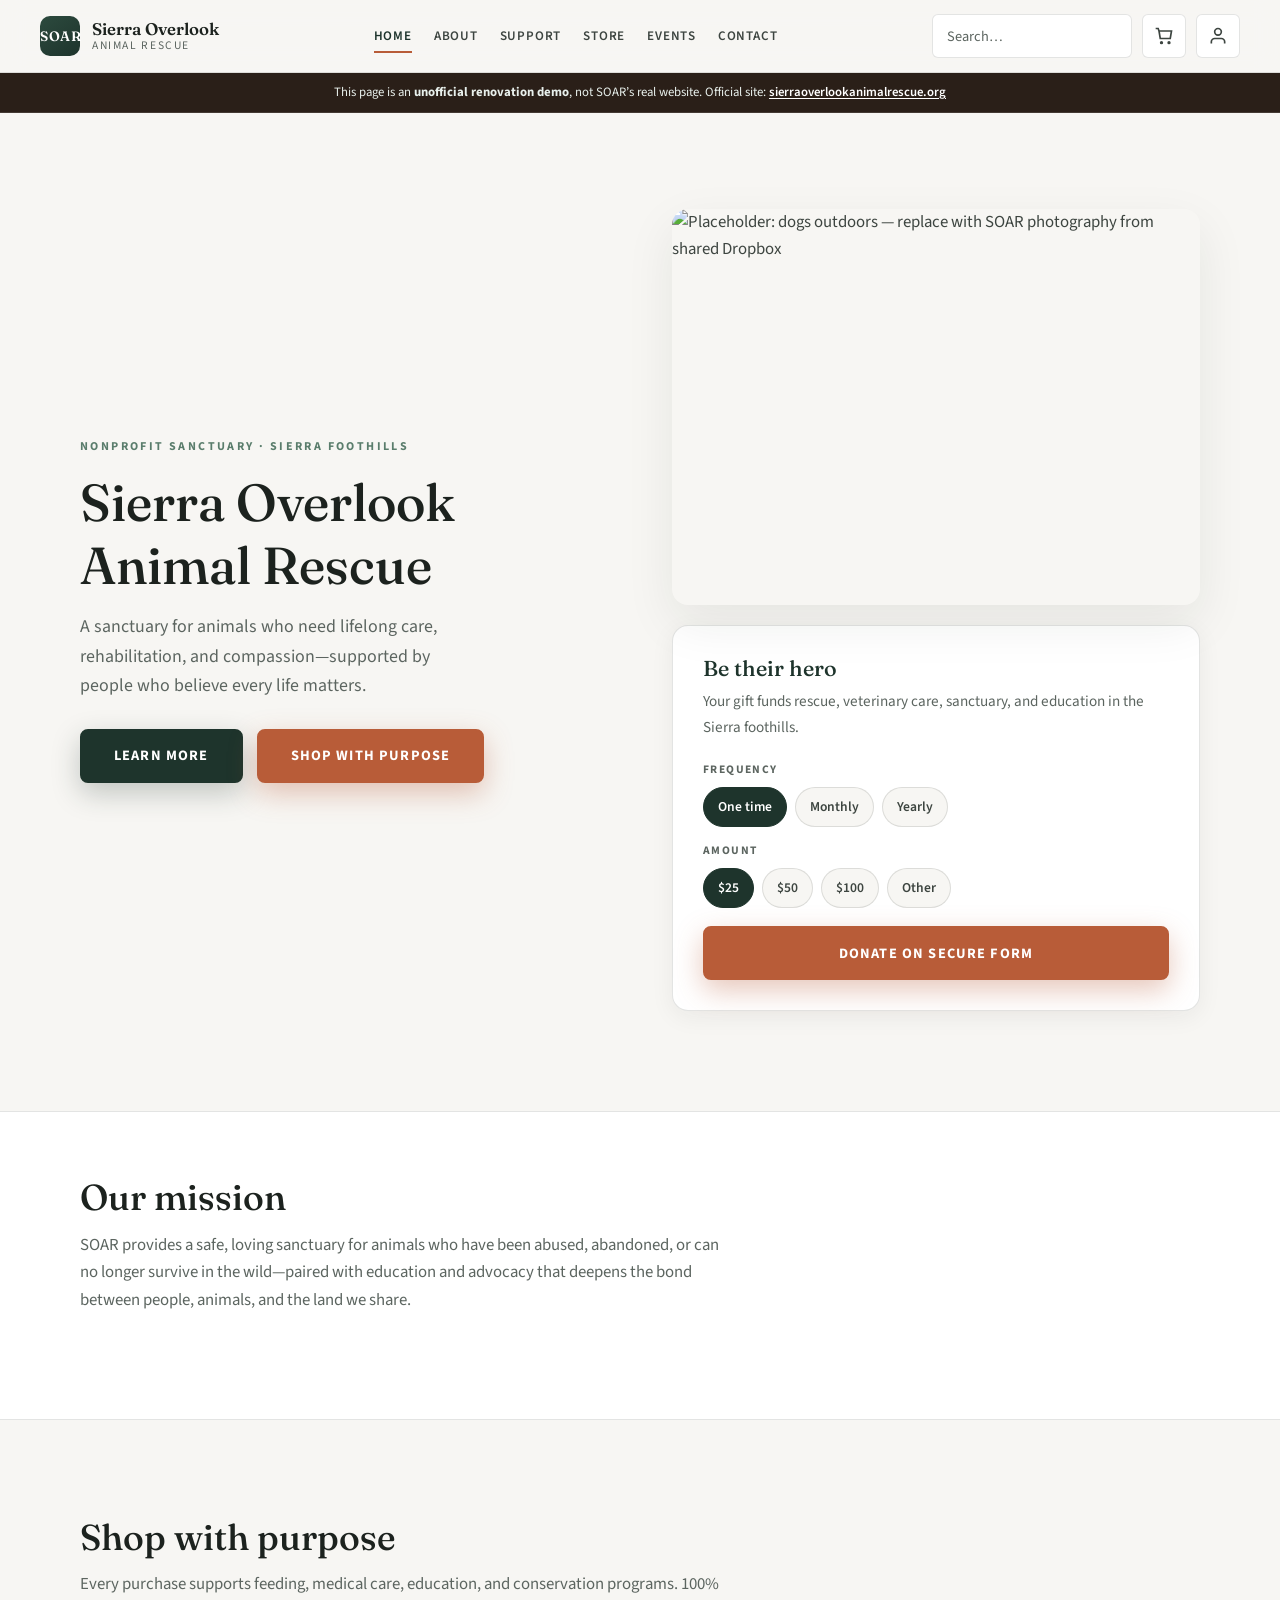
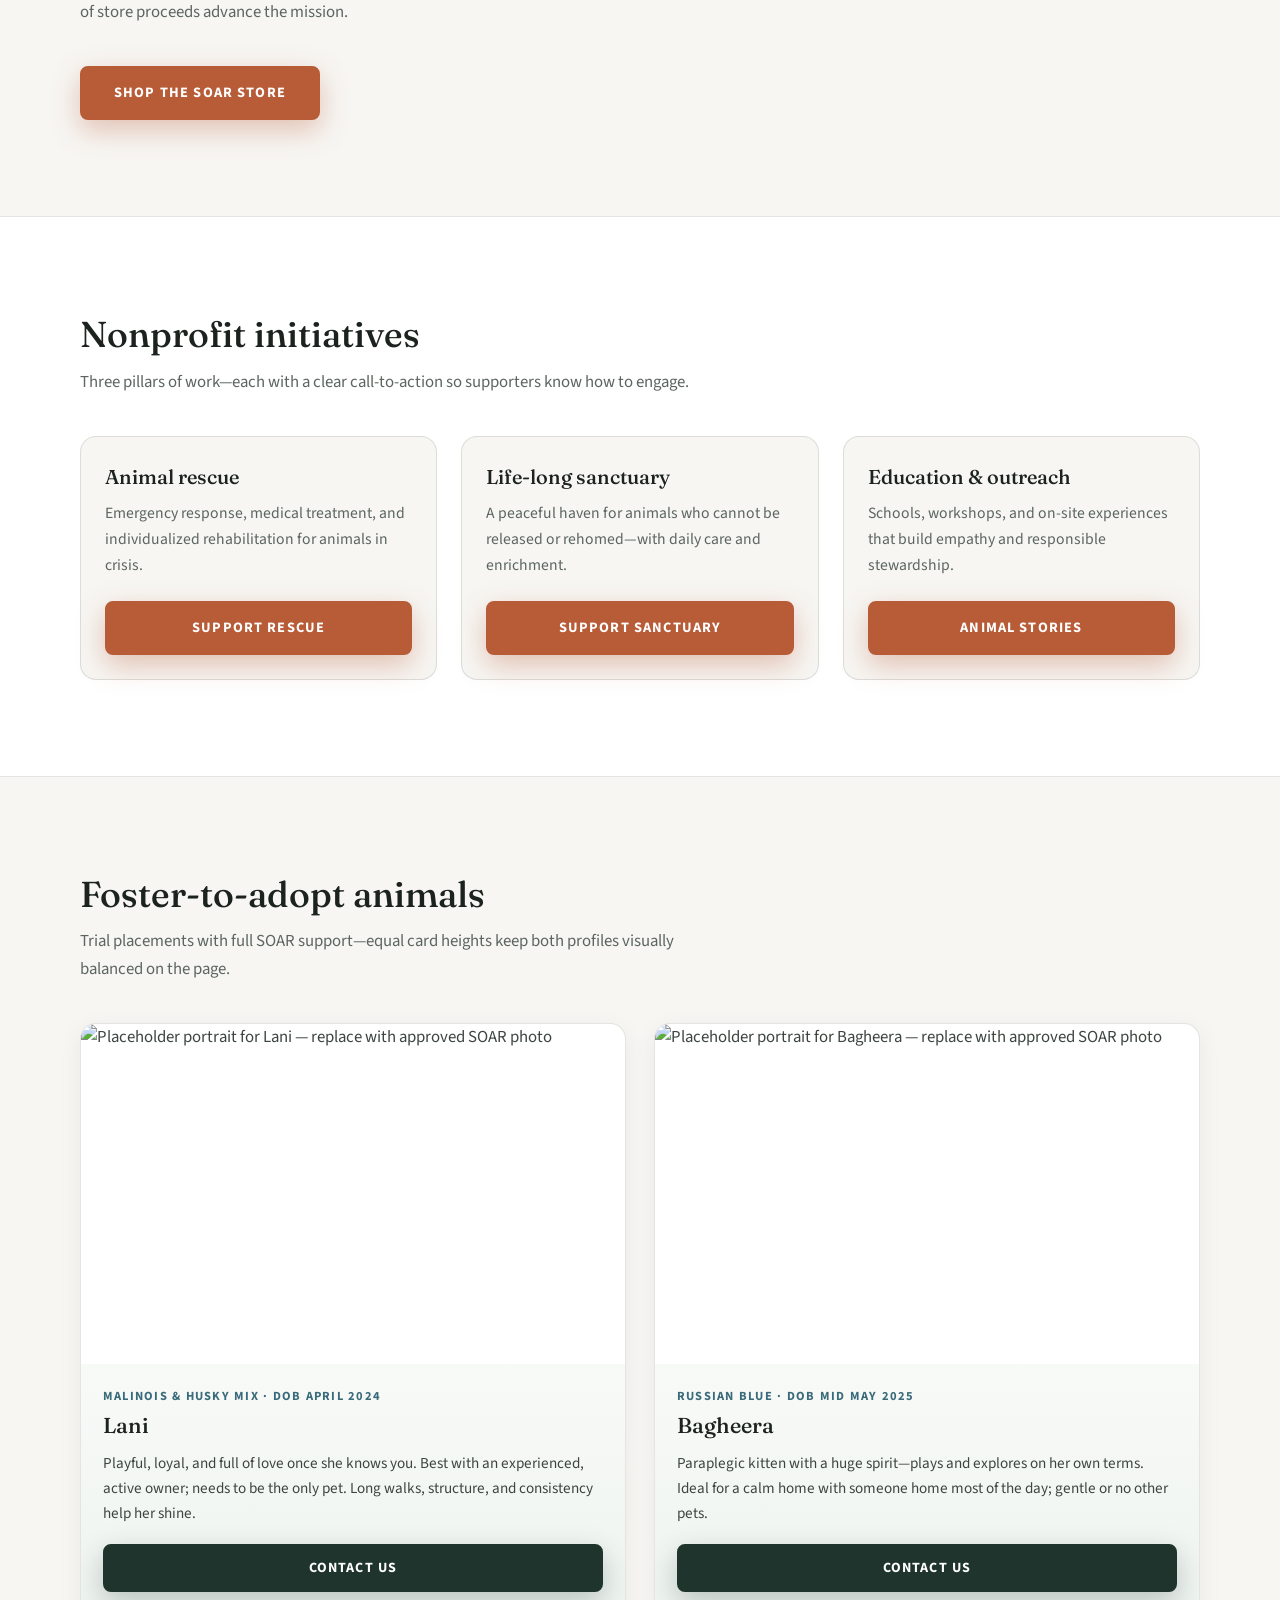
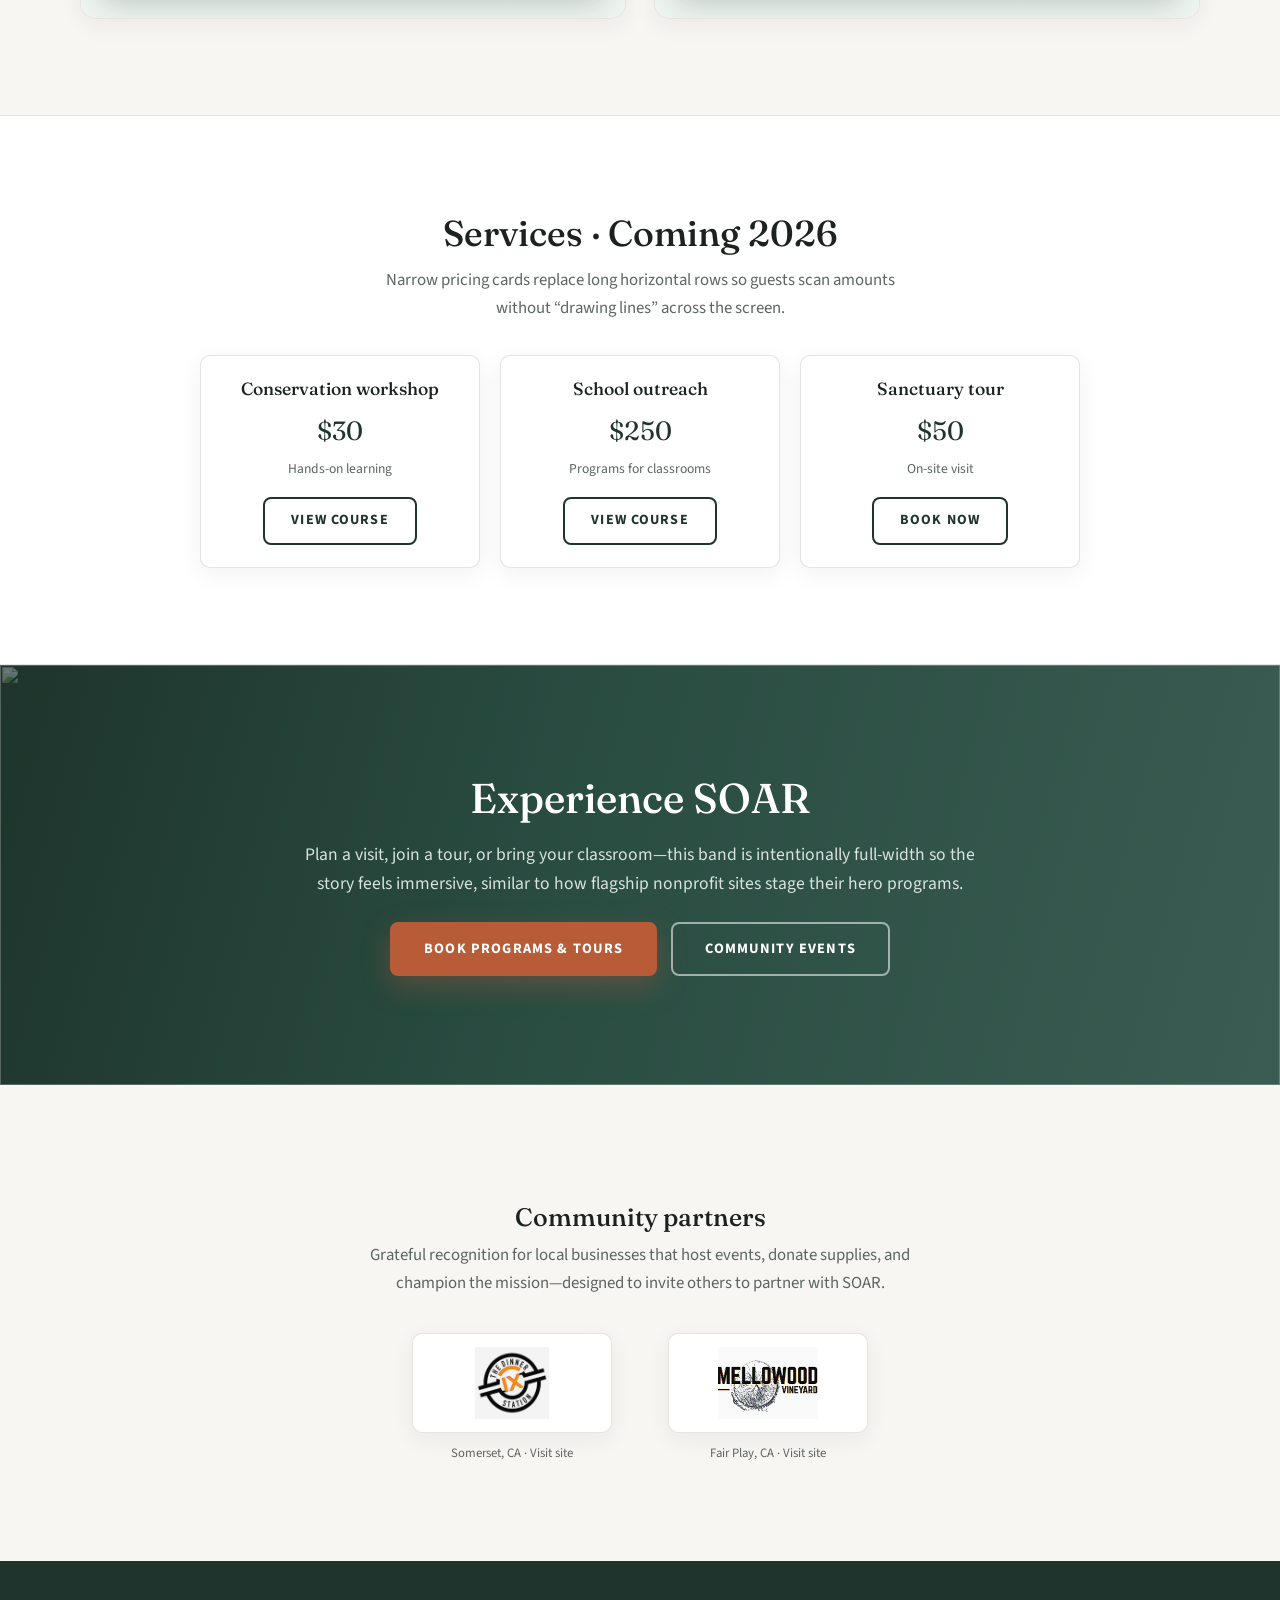
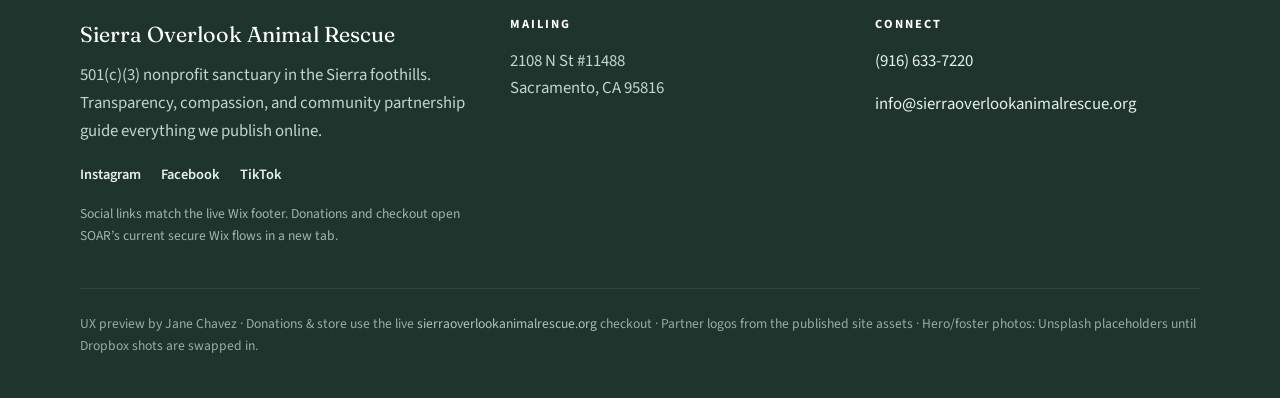
==== index.html @ 107700a0 "feat(soar-demo): add static stakeholder preview with live Wix checkout handoff Purpose - Deliver a n" ====
<!DOCTYPE html>
<html lang="en">
<head>
  <meta charset="UTF-8" />
  <meta name="viewport" content="width=device-width, initial-scale=1.0" />
  <title>SOAR website revamp — unofficial demo · Home</title>
  <meta name="description" content="Unofficial stakeholder demo only — not the real Sierra Overlook Animal Rescue site. Proposed layout and UX; donations and store link out to the official Wix site." />
  <link rel="preconnect" href="https://fonts.googleapis.com" />
  <link rel="preconnect" href="https://fonts.gstatic.com" crossorigin />
  <link href="https://fonts.googleapis.com/css2?family=Fraunces:ital,opsz,wght@0,9..144,400;0,9..144,500;0,9..144,600;1,9..144,400&family=Source+Sans+3:ital,wght@0,400;0,600;0,700;1,400&display=swap" rel="stylesheet" />
  <link rel="stylesheet" href="css/soar-prototype.css" />
</head>
<body>
  <header class="site-header">
    <div class="site-header__inner">
      <a class="brand" href="index.html">
        <span class="brand__mark" aria-hidden="true">SOAR</span>
        <span class="brand__text">
          <span class="brand__name">Sierra Overlook</span>
          <span class="brand__tag">Animal Rescue</span>
        </span>
      </a>
      <button type="button" class="nav-toggle" aria-label="Open menu" aria-expanded="false"><span></span></button>
      <div class="nav-primary-wrap">
        <nav aria-label="Primary">
          <ul class="nav-primary">
            <li><a href="index.html" aria-current="page">Home</a></li>
            <li><a href="about.html">About</a></li>
            <li><a href="support.html">Support</a></li>
            <li><a href="store.html">Store</a></li>
            <li><a href="events.html">Events</a></li>
            <li><a href="#contact">Contact</a></li>
          </ul>
        </nav>
      </div>
      <div class="header-tools">
        <form class="header-search-form" role="search" method="get" action="https://www.sierraoverlookanimalrescue.org/search" target="_blank" rel="noopener noreferrer">
          <input type="search" name="q" class="header-search" placeholder="Search…" aria-label="Search the live SOAR site" autocomplete="off" />
        </form>
        <a class="icon-btn" href="https://www.sierraoverlookanimalrescue.org/cart-page" target="_blank" rel="noopener noreferrer" aria-label="Shopping cart (opens live checkout)">
          <svg viewBox="0 0 24 24" fill="none" stroke="currentColor" stroke-width="2" aria-hidden="true"><path d="M6 6h15l-1.5 9h-12L6 6zm0 0L5 3H2"/><circle cx="9" cy="20" r="1"/><circle cx="18" cy="20" r="1"/></svg>
        </a>
        <a class="icon-btn" href="https://www.sierraoverlookanimalrescue.org/" target="_blank" rel="noopener noreferrer" aria-label="Open live SOAR site" title="Live site (member tools, if enabled)">
          <svg viewBox="0 0 24 24" fill="none" stroke="currentColor" stroke-width="2" aria-hidden="true"><path d="M20 21v-2a4 4 0 0 0-4-4H8a4 4 0 0 0-4 4v2"/><circle cx="12" cy="7" r="4"/></svg>
        </a>
      </div>
    </div>
  </header>
  <p class="demo-disclaimer" role="note">This page is an <strong>unofficial renovation demo</strong>, not SOAR’s real website. Official site: <a href="https://www.sierraoverlookanimalrescue.org/" target="_blank" rel="noopener noreferrer">sierraoverlookanimalrescue.org</a></p>

  <main>
    <section class="hero">
      <div class="wrap hero__grid">
        <div>
          <p class="hero__eyebrow">Nonprofit sanctuary · Sierra foothills</p>
          <h1>Sierra Overlook Animal Rescue</h1>
          <p class="hero__lead">A sanctuary for animals who need lifelong care, rehabilitation, and compassion—supported by people who believe every life matters.</p>
          <div class="btn-row">
            <a class="btn btn--forest btn--loud" href="about.html">Learn more</a>
            <a class="btn btn--primary btn--loud" href="https://www.sierraoverlookanimalrescue.org/category/all-products" target="_blank" rel="noopener noreferrer">Shop with purpose</a>
          </div>
        </div>
        <div>
          <div class="hero__visual">
            <img src="https://images.unsplash.com/photo-1548199973-03cce0bbc87b?w=1200&q=80" alt="Placeholder: dogs outdoors — replace with SOAR photography from shared Dropbox" width="800" height="600" loading="eager" />
          </div>
          <div class="donate-card" style="margin-top:20px;">
            <h2>Be their hero</h2>
            <p class="donate-card__sub">Your gift funds rescue, veterinary care, sanctuary, and education in the Sierra foothills.</p>
            <div class="donate-card__fields">
              <div>
                <label>Frequency</label>
                <div class="chip-row" role="group" aria-label="Donation frequency (opens live donation form)">
                  <a class="chip chip--active" href="https://www.sierraoverlookanimalrescue.org/support-our-cause" target="_blank" rel="noopener noreferrer">One time</a>
                  <a class="chip" href="https://www.sierraoverlookanimalrescue.org/support-our-cause" target="_blank" rel="noopener noreferrer">Monthly</a>
                  <a class="chip" href="https://www.sierraoverlookanimalrescue.org/support-our-cause" target="_blank" rel="noopener noreferrer">Yearly</a>
                </div>
              </div>
              <div>
                <label>Amount</label>
                <div class="chip-row" role="group" aria-label="Suggested amounts (choose on live form)">
                  <a class="chip chip--active" href="https://www.sierraoverlookanimalrescue.org/support-our-cause" target="_blank" rel="noopener noreferrer">$25</a>
                  <a class="chip" href="https://www.sierraoverlookanimalrescue.org/support-our-cause" target="_blank" rel="noopener noreferrer">$50</a>
                  <a class="chip" href="https://www.sierraoverlookanimalrescue.org/support-our-cause" target="_blank" rel="noopener noreferrer">$100</a>
                  <a class="chip" href="https://www.sierraoverlookanimalrescue.org/support-our-cause" target="_blank" rel="noopener noreferrer">Other</a>
                </div>
              </div>
            </div>
            <a class="btn btn--primary btn--loud" href="https://www.sierraoverlookanimalrescue.org/support-our-cause" target="_blank" rel="noopener noreferrer" style="width:100%;">Donate on secure form</a>
          </div>
        </div>
      </div>
    </section>

    <section class="section section--surface section--tight">
      <div class="wrap">
        <div class="section__head">
          <h2>Our mission</h2>
          <p>SOAR provides a safe, loving sanctuary for animals who have been abused, abandoned, or can no longer survive in the wild—paired with education and advocacy that deepens the bond between people, animals, and the land we share.</p>
        </div>
      </div>
    </section>

    <section class="section">
      <div class="wrap">
        <div class="section__head">
          <h2>Shop with purpose</h2>
          <p>Every purchase supports feeding, medical care, education, and conservation programs. 100% of store proceeds advance the mission.</p>
        </div>
        <div class="btn-row">
          <a class="btn btn--primary btn--loud" href="https://www.sierraoverlookanimalrescue.org/category/all-products" target="_blank" rel="noopener noreferrer">Shop the SOAR store</a>
        </div>
      </div>
    </section>

    <section class="section section--surface">
      <div class="wrap">
        <div class="section__head">
          <h2>Nonprofit initiatives</h2>
          <p>Three pillars of work—each with a clear call-to-action so supporters know how to engage.</p>
        </div>
        <div class="init-grid">
          <article class="init-card">
            <h3>Animal rescue</h3>
            <p>Emergency response, medical treatment, and individualized rehabilitation for animals in crisis.</p>
            <a class="btn btn--primary btn--loud" href="https://www.sierraoverlookanimalrescue.org/support-our-cause" target="_blank" rel="noopener noreferrer">Support rescue</a>
          </article>
          <article class="init-card">
            <h3>Life-long sanctuary</h3>
            <p>A peaceful haven for animals who cannot be released or rehomed—with daily care and enrichment.</p>
            <a class="btn btn--primary btn--loud" href="https://www.sierraoverlookanimalrescue.org/support-our-cause" target="_blank" rel="noopener noreferrer">Support sanctuary</a>
          </article>
          <article class="init-card">
            <h3>Education &amp; outreach</h3>
            <p>Schools, workshops, and on-site experiences that build empathy and responsible stewardship.</p>
            <a class="btn btn--primary btn--loud" href="https://www.sierraoverlookanimalrescue.org/blog" target="_blank" rel="noopener noreferrer">Animal stories</a>
          </article>
        </div>
      </div>
    </section>

    <section class="section">
      <div class="wrap">
        <div class="section__head">
          <h2>Foster-to-adopt animals</h2>
          <p>Trial placements with full SOAR support—equal card heights keep both profiles visually balanced on the page.</p>
        </div>
        <div class="foster-grid">
          <article class="foster-card">
            <div class="foster-card__media">
              <img src="https://images.unsplash.com/photo-1587300003388-59208cc962cb?w=900&q=80" alt="Placeholder portrait for Lani — replace with approved SOAR photo" width="600" height="375" loading="lazy" />
            </div>
            <div class="foster-card__body">
              <p class="foster-card__meta">Malinois &amp; Husky mix · DOB April 2024</p>
              <h3>Lani</h3>
              <p class="foster-card__story">Playful, loyal, and full of love once she knows you. Best with an experienced, active owner; needs to be the only pet. Long walks, structure, and consistency help her shine.</p>
              <a class="btn btn--forest" href="mailto:info@sierraoverlookanimalrescue.org?subject=Foster%20inquiry%20%E2%80%94%20Lani">Contact us</a>
            </div>
          </article>
          <article class="foster-card">
            <div class="foster-card__media">
              <img src="https://images.unsplash.com/photo-1574158622682-e40e69881026?w=900&q=80" alt="Placeholder portrait for Bagheera — replace with approved SOAR photo" width="600" height="375" loading="lazy" />
            </div>
            <div class="foster-card__body">
              <p class="foster-card__meta">Russian Blue · DOB mid May 2025</p>
              <h3>Bagheera</h3>
              <p class="foster-card__story">Paraplegic kitten with a huge spirit—plays and explores on her own terms. Ideal for a calm home with someone home most of the day; gentle or no other pets.</p>
              <a class="btn btn--forest" href="mailto:info@sierraoverlookanimalrescue.org?subject=Foster%20inquiry%20%E2%80%94%20Bagheera">Contact us</a>
            </div>
          </article>
        </div>
      </div>
    </section>

    <section class="section section--surface">
      <div class="wrap">
        <div class="section__head" style="text-align:center;max-width:520px;margin-inline:auto;margin-bottom:32px;">
          <h2>Services · Coming 2026</h2>
          <p>Narrow pricing cards replace long horizontal rows so guests scan amounts without “drawing lines” across the screen.</p>
        </div>
        <div class="services-grid">
          <article class="service-card">
            <h3>Conservation workshop</h3>
            <p class="service-card__price">$30</p>
            <p class="service-card__note">Hands-on learning</p>
            <a class="btn btn--outline" href="https://www.sierraoverlookanimalrescue.org/service-page/conservation-workshop" target="_blank" rel="noopener noreferrer">View course</a>
          </article>
          <article class="service-card">
            <h3>School outreach</h3>
            <p class="service-card__price">$250</p>
            <p class="service-card__note">Programs for classrooms</p>
            <a class="btn btn--outline" href="https://www.sierraoverlookanimalrescue.org/service-page/school-outreach" target="_blank" rel="noopener noreferrer">View course</a>
          </article>
          <article class="service-card">
            <h3>Sanctuary tour</h3>
            <p class="service-card__price">$50</p>
            <p class="service-card__note">On-site visit</p>
            <a class="btn btn--outline" href="https://www.sierraoverlookanimalrescue.org/service-page/sanctuary-tour" target="_blank" rel="noopener noreferrer">Book now</a>
          </article>
        </div>
      </div>
    </section>

    <section class="experience-bleed" aria-labelledby="exp-title">
      <div class="experience-bleed__bg" aria-hidden="true">
        <img src="https://images.unsplash.com/photo-1500595046743-cd271d694d30?w=1600&q=80" alt="" width="1600" height="900" loading="lazy" />
      </div>
      <div class="experience-bleed__inner">
        <h2 id="exp-title">Experience SOAR</h2>
        <p>Plan a visit, join a tour, or bring your classroom—this band is intentionally full-width so the story feels immersive, similar to how flagship nonprofit sites stage their hero programs.</p>
        <div class="btn-row" style="justify-content:center;">
          <a class="btn btn--primary btn--loud" href="https://www.sierraoverlookanimalrescue.org/book-online" target="_blank" rel="noopener noreferrer">Book programs &amp; tours</a>
          <a class="btn btn--ghost-light btn--loud" href="events.html">Community events</a>
        </div>
      </div>
    </section>

    <section class="section partners-strip">
      <div class="wrap">
        <h2>Community partners</h2>
        <p>Grateful recognition for local businesses that host events, donate supplies, and champion the mission—designed to invite others to partner with SOAR.</p>
        <div class="partner-logos">
          <a class="partner-logo" href="https://www.thedinnerstation.com/" target="_blank" rel="noopener noreferrer">
            <div class="partner-logo__img-wrap">
              <img src="images/partners/dinner-station.png" alt="The Dinner Station" width="220" height="80" loading="lazy" decoding="async" />
            </div>
            <span>Somerset, CA · Visit site</span>
          </a>
          <a class="partner-logo" href="https://www.mellowoodvineyard.com/" target="_blank" rel="noopener noreferrer">
            <div class="partner-logo__img-wrap">
              <img src="images/partners/mellowood-vineyard.jpg" alt="Mellowood Vineyard" width="220" height="80" loading="lazy" decoding="async" />
            </div>
            <span>Fair Play, CA · Visit site</span>
          </a>
        </div>
      </div>
    </section>
  </main>

  <footer class="site-footer" id="contact">
    <div class="wrap footer-grid">
      <div>
        <p class="footer-brand">Sierra Overlook Animal Rescue</p>
        <p>501(c)(3) nonprofit sanctuary in the Sierra foothills. Transparency, compassion, and community partnership guide everything we publish online.</p>
        <div class="social-row">
          <a href="https://www.instagram.com/soar_sanctuary/" target="_blank" rel="noopener noreferrer">Instagram</a>
          <a href="https://www.facebook.com/SierraOverlookAnimalRescue/" target="_blank" rel="noopener noreferrer">Facebook</a>
          <a href="https://www.tiktok.com/@soar_sanctuary" target="_blank" rel="noopener noreferrer">TikTok</a>
        </div>
        <p style="margin-top:16px;font-size:0.85rem;opacity:0.8;">Social links match the live Wix footer. Donations and checkout open SOAR’s current secure Wix flows in a new tab.</p>
      </div>
      <div>
        <h3>Mailing</h3>
        <p>2108 N St #11488<br />Sacramento, CA 95816</p>
      </div>
      <div>
        <h3>Connect</h3>
        <p><a href="tel:+19166337220">(916) 633-7220</a></p>
        <p><a href="mailto:info@sierraoverlookanimalrescue.org">info@sierraoverlookanimalrescue.org</a></p>
      </div>
    </div>
    <div class="wrap footer-note">
      <p>UX preview by Jane Chavez · Donations &amp; store use the live <a href="https://www.sierraoverlookanimalrescue.org/" target="_blank" rel="noopener noreferrer">sierraoverlookanimalrescue.org</a> checkout · Partner logos from the published site assets · Hero/foster photos: Unsplash placeholders until Dropbox shots are swapped in.</p>
    </div>
  </footer>

  <script src="js/nav.js"></script>
</body>
</html>
---- css/soar-prototype.css ----
/* SOAR executive preview — modern minimal nonprofit prototype
   Replace Unsplash placeholders with Dropbox / brand photography before launch. */

:root {
  --bg: #f7f6f3;
  --bg-warm: #f0ebe3;
  --surface: #ffffff;
  --ink: #1c221e;
  --ink-soft: #3d4540;
  --muted: #5c6560;
  --line: rgba(28, 34, 30, 0.12);
  --forest: #2c4a3e;
  --forest-deep: #1e342c;
  --sage: #5a7d6c;
  --accent: #b85c38;
  --accent-hover: #9d4d2e;
  --accent-soft: rgba(184, 92, 56, 0.12);
  --sky: #3a6b7a;
  --radius: 10px;
  --radius-lg: 16px;
  --shadow: 0 18px 50px rgba(28, 34, 30, 0.08);
  --shadow-sm: 0 6px 24px rgba(28, 34, 30, 0.06);
  --font-sans: "Source Sans 3", system-ui, -apple-system, sans-serif;
  --font-display: "Fraunces", Georgia, "Times New Roman", serif;
  --max: 1120px;
  --header-h: 72px;
  --tool-size: 44px;
}

*,
*::before,
*::after {
  box-sizing: border-box;
}

html {
  scroll-behavior: smooth;
}

body {
  margin: 0;
  font-family: var(--font-sans);
  font-size: 1.05rem;
  line-height: 1.65;
  color: var(--ink-soft);
  background: var(--bg);
  -webkit-font-smoothing: antialiased;
}

img {
  max-width: 100%;
  height: auto;
  display: block;
}

a {
  color: var(--forest-deep);
  text-decoration-thickness: 1px;
  text-underline-offset: 3px;
}

a:hover {
  color: var(--accent);
}

h1,
h2,
h3,
h4 {
  font-family: var(--font-display);
  font-weight: 500;
  color: var(--ink);
  line-height: 1.2;
}

p {
  margin: 0 0 1rem;
}

p:last-child {
  margin-bottom: 0;
}

.wrap {
  width: min(100% - 40px, var(--max));
  margin-inline: auto;
}

/* —— Header —— */
.demo-disclaimer {
  margin: 0;
  padding: 10px 20px;
  text-align: center;
  font-size: 0.8rem;
  line-height: 1.45;
  color: #e8f0ec;
  background: #2a1f18;
  border-bottom: 1px solid rgba(255, 255, 255, 0.12);
}

.demo-disclaimer a {
  color: #fff;
  font-weight: 600;
  text-decoration: underline;
  text-underline-offset: 2px;
}

.demo-disclaimer a:hover {
  color: #f0d6c8;
}

.site-header {
  position: sticky;
  top: 0;
  z-index: 50;
  background: rgba(247, 246, 243, 0.92);
  backdrop-filter: blur(12px);
  border-bottom: 1px solid var(--line);
}

.site-header__inner {
  display: flex;
  align-items: center;
  justify-content: space-between;
  gap: 20px;
  min-height: var(--header-h);
  width: min(100% - 40px, calc(var(--max) + 80px));
  margin-inline: auto;
  padding-block: 10px;
}

.brand {
  display: flex;
  align-items: center;
  gap: 12px;
  text-decoration: none;
  color: inherit;
  flex-shrink: 0;
}

.brand__mark {
  width: 40px;
  height: 40px;
  border-radius: 10px;
  background: linear-gradient(145deg, var(--forest), var(--forest-deep));
  display: grid;
  place-items: center;
  color: #fff;
  font-family: var(--font-display);
  font-size: 0.85rem;
  font-weight: 600;
  letter-spacing: 0.04em;
}

.brand__text {
  display: flex;
  flex-direction: column;
  line-height: 1.15;
}

.brand__name {
  font-family: var(--font-display);
  font-weight: 600;
  font-size: 1.05rem;
  color: var(--ink);
}

.brand__tag {
  font-size: 0.72rem;
  letter-spacing: 0.14em;
  text-transform: uppercase;
  color: var(--muted);
}

.nav-primary {
  display: flex;
  flex-wrap: wrap;
  align-items: center;
  justify-content: center;
  gap: 6px 22px;
  list-style: none;
  margin: 0;
  padding: 0;
}

.nav-primary a {
  font-size: 0.82rem;
  font-weight: 600;
  letter-spacing: 0.06em;
  text-transform: uppercase;
  text-decoration: none;
  color: var(--ink-soft);
  padding: 6px 0;
  border-bottom: 2px solid transparent;
}

.nav-primary a:hover,
.nav-primary a[aria-current="page"] {
  color: var(--forest-deep);
  border-bottom-color: var(--accent);
}

.header-tools {
  display: flex;
  align-items: center;
  gap: 10px;
  flex-shrink: 0;
}

.header-search-form {
  margin: 0;
  display: flex;
  align-items: center;
}

.header-search {
  width: min(200px, 28vw);
  height: var(--tool-size);
  padding: 0 14px;
  border: 1px solid var(--line);
  border-radius: 6px;
  background: var(--surface);
  font: inherit;
  font-size: 0.9rem;
  color: var(--ink);
  outline: none;
  transition: border-color 0.2s, box-shadow 0.2s;
}

.header-search:focus {
  border-color: var(--forest);
  box-shadow: 0 0 0 3px rgba(44, 74, 62, 0.15);
}

.header-search::placeholder {
  color: var(--muted);
}

.icon-btn {
  width: var(--tool-size);
  height: var(--tool-size);
  display: inline-flex;
  align-items: center;
  justify-content: center;
  border: 1px solid var(--line);
  border-radius: 6px;
  background: var(--surface);
  color: var(--ink-soft);
  text-decoration: none;
  transition: background 0.2s, border-color 0.2s, color 0.2s;
}

.icon-btn:hover {
  background: var(--bg-warm);
  border-color: rgba(44, 74, 62, 0.25);
  color: var(--forest-deep);
}

.icon-btn svg {
  width: 20px;
  height: 20px;
}

.nav-toggle {
  display: none;
  width: var(--tool-size);
  height: var(--tool-size);
  border: 1px solid var(--line);
  border-radius: 6px;
  background: var(--surface);
  align-items: center;
  justify-content: center;
  cursor: pointer;
}

.nav-toggle span {
  display: block;
  width: 18px;
  height: 2px;
  background: var(--ink);
  position: relative;
}

.nav-toggle span::before,
.nav-toggle span::after {
  content: "";
  position: absolute;
  left: 0;
  width: 18px;
  height: 2px;
  background: var(--ink);
}

.nav-toggle span::before {
  top: -6px;
}
.nav-toggle span::after {
  top: 6px;
}

@media (max-width: 1020px) {
  .nav-toggle {
    display: inline-flex;
  }

  .nav-primary-wrap {
    position: fixed;
    inset: var(--header-h) 0 auto 0;
    background: var(--surface);
    border-bottom: 1px solid var(--line);
    padding: 20px 24px 24px;
    box-shadow: var(--shadow);
    display: none;
    z-index: 49;
  }

  body.nav-open .nav-primary-wrap {
    display: block;
  }

  .nav-primary {
    flex-direction: column;
    align-items: flex-start;
    gap: 4px;
  }

  .nav-primary a {
    display: block;
    padding: 10px 0;
    width: 100%;
    border-bottom: 1px solid var(--line);
  }

  .header-tools {
    gap: 8px;
  }

  .header-search {
    width: min(140px, 22vw);
    font-size: 0.85rem;
    padding: 0 10px;
  }
}

@media (max-width: 520px) {
  .header-search {
    display: none;
  }
}

/* —— Buttons —— */
.btn-row {
  display: flex;
  flex-wrap: wrap;
  gap: 12px 14px;
  align-items: center;
}

.btn {
  display: inline-flex;
  align-items: center;
  justify-content: center;
  gap: 8px;
  min-height: 48px;
  padding: 0 26px;
  font-family: var(--font-sans);
  font-size: 0.88rem;
  font-weight: 700;
  letter-spacing: 0.08em;
  text-transform: uppercase;
  text-decoration: none;
  border-radius: 8px;
  border: 2px solid transparent;
  cursor: pointer;
  transition: transform 0.15s, box-shadow 0.2s, background 0.2s, border-color 0.2s, color 0.2s;
}

.btn:active {
  transform: translateY(1px);
}

.btn--primary {
  background: var(--accent);
  color: #fff;
  border-color: var(--accent);
  box-shadow: 0 10px 28px rgba(184, 92, 56, 0.35);
}

.btn--primary:hover {
  background: var(--accent-hover);
  border-color: var(--accent-hover);
  color: #fff;
}

.btn--forest {
  background: var(--forest-deep);
  color: #fff;
  border-color: var(--forest-deep);
  box-shadow: 0 10px 28px rgba(30, 52, 44, 0.25);
}

.btn--forest:hover {
  background: #152a23;
  border-color: #152a23;
  color: #fff;
}

.btn--outline {
  background: transparent;
  color: var(--forest-deep);
  border-color: var(--forest-deep);
}

.btn--outline:hover {
  background: rgba(44, 74, 62, 0.08);
  color: var(--forest-deep);
}

.btn--loud {
  min-height: 54px;
  padding: 0 32px;
  font-size: 0.9rem;
}

.btn--volunteer {
  min-height: 56px;
  padding: 0 36px;
  font-size: 0.95rem;
}

/* —— Hero —— */
.hero {
  padding: clamp(48px, 8vw, 96px) 0 clamp(56px, 10vw, 100px);
}

.hero__grid {
  display: grid;
  grid-template-columns: 1fr 1fr;
  gap: clamp(32px, 5vw, 72px);
  align-items: center;
}

.hero__eyebrow {
  font-size: 0.75rem;
  letter-spacing: 0.2em;
  text-transform: uppercase;
  color: var(--sage);
  font-weight: 700;
  margin-bottom: 14px;
}

.hero h1 {
  font-size: clamp(2.1rem, 4.2vw, 3.25rem);
  margin: 0 0 16px;
  max-width: 14ch;
}

.hero__lead {
  font-size: 1.12rem;
  color: var(--muted);
  max-width: 42ch;
  margin-bottom: 28px;
}

.hero__visual {
  position: relative;
  border-radius: var(--radius-lg);
  overflow: hidden;
  box-shadow: var(--shadow);
  aspect-ratio: 4 / 3;
}

.hero__visual img {
  width: 100%;
  height: 100%;
  object-fit: cover;
}

.donate-card {
  background: var(--surface);
  border-radius: var(--radius-lg);
  padding: clamp(22px, 3vw, 30px);
  border: 1px solid var(--line);
  box-shadow: var(--shadow-sm);
  margin-top: 0;
}

.donate-card h2 {
  font-size: 1.35rem;
  margin: 0 0 8px;
  color: var(--forest-deep);
}

.donate-card__sub {
  font-size: 0.95rem;
  color: var(--muted);
  margin-bottom: 20px;
}

.donate-card__fields {
  display: grid;
  gap: 14px;
  margin-bottom: 18px;
}

.donate-card label {
  display: block;
  font-size: 0.72rem;
  font-weight: 700;
  letter-spacing: 0.12em;
  text-transform: uppercase;
  color: var(--muted);
  margin-bottom: 8px;
}

.chip-row {
  display: flex;
  flex-wrap: wrap;
  gap: 8px;
}

.chip {
  padding: 8px 14px;
  border-radius: 999px;
  border: 1px solid var(--line);
  background: var(--bg);
  font-size: 0.85rem;
  font-weight: 600;
  cursor: pointer;
  color: var(--ink-soft);
}

a.chip {
  text-decoration: none;
  display: inline-block;
}

a.chip:hover {
  border-color: rgba(44, 74, 62, 0.35);
  color: var(--forest-deep);
}

.chip--active {
  background: var(--forest-deep);
  color: #fff;
  border-color: var(--forest-deep);
}

a.chip--active:hover {
  color: #fff;
  border-color: var(--forest-deep);
  opacity: 0.92;
}

@media (max-width: 900px) {
  .hero__grid {
    grid-template-columns: 1fr;
  }

  .hero__visual {
    order: -1;
    max-height: 320px;
  }

  .donate-card {
    margin-top: 8px;
  }
}

/* —— Sections —— */
.section {
  padding: clamp(56px, 9vw, 96px) 0;
}

.section--tight {
  padding: clamp(40px, 6vw, 64px) 0;
}

.section--surface {
  background: var(--surface);
  border-block: 1px solid var(--line);
}

.section__head {
  max-width: 640px;
  margin-bottom: 40px;
}

.section__head h2 {
  font-size: clamp(1.75rem, 3vw, 2.25rem);
  margin: 0 0 12px;
}

.section__head p {
  color: var(--muted);
  font-size: 1.05rem;
}

/* Initiatives — loud CTAs, aligned button row */
.init-grid {
  display: grid;
  grid-template-columns: repeat(3, 1fr);
  gap: 24px;
}

.init-card {
  background: var(--bg);
  border-radius: var(--radius-lg);
  padding: 28px 24px 24px;
  border: 1px solid var(--line);
  display: flex;
  flex-direction: column;
  min-height: 100%;
}

.init-card h3 {
  font-size: 1.25rem;
  margin: 0 0 12px;
}

.init-card p {
  flex: 1;
  font-size: 0.98rem;
  color: var(--muted);
  margin-bottom: 22px;
}

.init-card .btn {
  align-self: flex-start;
  width: 100%;
  max-width: 100%;
}

@media (max-width: 860px) {
  .init-grid {
    grid-template-columns: 1fr;
  }
}

/* Foster — equal-height cards */
.foster-grid {
  display: grid;
  grid-template-columns: repeat(2, 1fr);
  gap: 28px;
  align-items: stretch;
}

.foster-card {
  background: var(--surface);
  border-radius: var(--radius-lg);
  border: 1px solid var(--line);
  overflow: hidden;
  box-shadow: var(--shadow-sm);
  display: flex;
  flex-direction: column;
  min-height: 100%;
}

.foster-card__media {
  aspect-ratio: 16 / 10;
  overflow: hidden;
}

.foster-card__media img {
  width: 100%;
  height: 100%;
  object-fit: cover;
}

.foster-card__body {
  padding: 22px 22px 26px;
  display: flex;
  flex-direction: column;
  flex: 1;
  background: linear-gradient(180deg, #f8faf8 0%, #eef4f0 100%);
}

.foster-card__meta {
  font-size: 0.78rem;
  font-weight: 700;
  letter-spacing: 0.1em;
  text-transform: uppercase;
  color: var(--sky);
  margin-bottom: 6px;
}

.foster-card h3 {
  margin: 0 0 12px;
  font-size: 1.35rem;
}

.foster-card__story {
  font-size: 0.95rem;
  color: var(--ink-soft);
  flex: 1;
  margin-bottom: 18px;
}

@media (max-width: 720px) {
  .foster-grid {
    grid-template-columns: 1fr;
  }
}

/* Services — narrow cards, not a wide tracking table */
.services-grid {
  display: grid;
  grid-template-columns: repeat(3, minmax(0, 280px));
  gap: 20px;
  justify-content: center;
}

.service-card {
  background: var(--surface);
  border: 1px solid var(--line);
  border-radius: var(--radius);
  padding: 22px 20px;
  text-align: center;
  box-shadow: var(--shadow-sm);
}

.service-card h3 {
  font-size: 1.1rem;
  margin: 0 0 10px;
}

.service-card__price {
  font-family: var(--font-display);
  font-size: 1.65rem;
  color: var(--forest-deep);
  margin-bottom: 6px;
}

.service-card__note {
  font-size: 0.85rem;
  color: var(--muted);
  margin-bottom: 16px;
}

@media (max-width: 900px) {
  .services-grid {
    grid-template-columns: 1fr;
    max-width: 320px;
    margin-inline: auto;
  }
}

/* Experience SOAR — full viewport width */
.experience-bleed {
  width: 100vw;
  margin-left: calc(50% - 50vw);
  margin-right: calc(50% - 50vw);
  position: relative;
  min-height: min(420px, 70vh);
  display: flex;
  align-items: center;
  justify-content: center;
  background: linear-gradient(105deg, var(--forest-deep) 0%, #2a4d42 45%, #3a5c52 100%);
  color: #e8f0ec;
  overflow: hidden;
}

.experience-bleed__bg {
  position: absolute;
  inset: 0;
  opacity: 0.35;
}

.experience-bleed__bg img {
  width: 100%;
  height: 100%;
  object-fit: cover;
}

.experience-bleed__inner {
  position: relative;
  z-index: 1;
  text-align: center;
  padding: 56px 24px;
  max-width: 720px;
}

.experience-bleed h2 {
  color: #fff;
  font-size: clamp(1.85rem, 4vw, 2.6rem);
  margin: 0 0 16px;
}

.experience-bleed p {
  font-size: 1.1rem;
  opacity: 0.92;
  margin-bottom: 24px;
}

.btn--ghost-light {
  background: transparent;
  color: #fff;
  border-color: rgba(255, 255, 255, 0.55);
}

.btn--ghost-light:hover {
  background: rgba(255, 255, 255, 0.1);
  border-color: rgba(255, 255, 255, 0.85);
  color: #fff;
}

/* Partners */
.partners-strip {
  text-align: center;
}

.partners-strip h2 {
  margin-bottom: 10px;
}

.partners-strip > .wrap > p {
  color: var(--muted);
  max-width: 560px;
  margin: 0 auto 36px;
}

.partner-logos {
  display: flex;
  flex-wrap: wrap;
  justify-content: center;
  align-items: center;
  gap: 40px 56px;
}

.partner-logo {
  display: flex;
  flex-direction: column;
  align-items: center;
  gap: 10px;
  text-decoration: none;
  color: inherit;
}

.partner-logo__box {
  width: min(220px, 70vw);
  height: 88px;
  border-radius: var(--radius);
  border: 1px dashed rgba(44, 74, 62, 0.25);
  background: var(--surface);
  display: grid;
  place-items: center;
  font-family: var(--font-display);
  font-weight: 600;
  font-size: 1rem;
  color: var(--forest-deep);
  padding: 12px;
  text-align: center;
  line-height: 1.3;
}

.partner-logo span {
  font-size: 0.8rem;
  color: var(--muted);
}

.partner-logo__img-wrap {
  height: 100px;
  min-width: 200px;
  max-width: 280px;
  padding: 16px 24px;
  display: flex;
  align-items: center;
  justify-content: center;
  background: var(--surface);
  border-radius: var(--radius);
  border: 1px solid var(--line);
  box-shadow: var(--shadow-sm);
}

.partner-logo__img-wrap img {
  max-height: 72px;
  width: auto;
  max-width: 220px;
  object-fit: contain;
}

/* Footer */
.site-footer {
  background: var(--forest-deep);
  color: #c5d4cc;
  padding: 56px 0 40px;
  margin-top: 0;
}

.site-footer a {
  color: #e8f0ec;
  text-decoration: none;
}

.site-footer a:hover {
  color: #fff;
  text-decoration: underline;
}

.footer-grid {
  display: grid;
  grid-template-columns: 1.2fr 1fr 1fr;
  gap: 40px;
}

.site-footer h3 {
  color: #fff;
  font-size: 0.78rem;
  letter-spacing: 0.16em;
  text-transform: uppercase;
  margin: 0 0 16px;
  font-family: var(--font-sans);
  font-weight: 700;
}

.footer-brand {
  font-family: var(--font-display);
  font-size: 1.35rem;
  color: #fff;
  margin-bottom: 10px;
}

.social-row {
  display: flex;
  flex-wrap: wrap;
  gap: 14px 20px;
  margin-top: 18px;
}

.social-row a {
  font-size: 0.9rem;
  font-weight: 600;
}

.footer-note {
  margin-top: 40px;
  padding-top: 24px;
  border-top: 1px solid rgba(255, 255, 255, 0.12);
  font-size: 0.85rem;
  opacity: 0.75;
}

@media (max-width: 760px) {
  .footer-grid {
    grid-template-columns: 1fr;
  }
}

/* —— Inner pages —— */
.page-hero {
  padding: clamp(40px, 6vw, 72px) 0 32px;
}

.page-hero h1 {
  font-size: clamp(2rem, 4vw, 2.75rem);
  margin: 0 0 12px;
}

.page-hero .lede {
  font-size: 1.15rem;
  color: var(--muted);
  max-width: 56ch;
}

.split-support {
  display: grid;
  grid-template-columns: 1fr 1fr;
  gap: clamp(28px, 5vw, 56px);
  align-items: start;
  padding-bottom: 80px;
}

.split-support__visual {
  border-radius: var(--radius-lg);
  overflow: hidden;
  box-shadow: var(--shadow);
  position: sticky;
  top: calc(var(--header-h) + 24px);
}

.split-support__visual img {
  width: 100%;
  height: auto;
  object-fit: cover;
}

.split-support__content .stack > * + * {
  margin-top: 28px;
}

@media (max-width: 860px) {
  .split-support {
    grid-template-columns: 1fr;
  }

  .split-support__visual {
    position: static;
    max-height: 280px;
  }

  .split-support__visual img {
    height: 100%;
    object-fit: cover;
  }
}

/* Store */
.store-toolbar {
  display: flex;
  flex-wrap: wrap;
  align-items: center;
  justify-content: space-between;
  gap: 16px;
  margin-bottom: 32px;
  padding-bottom: 20px;
  border-bottom: 1px solid var(--line);
}

.store-sort {
  display: flex;
  align-items: center;
  gap: 12px;
}

.store-sort label {
  font-size: 0.78rem;
  font-weight: 700;
  letter-spacing: 0.1em;
  text-transform: uppercase;
  color: var(--muted);
}

.store-sort select {
  height: var(--tool-size);
  padding: 0 14px;
  border-radius: 6px;
  border: 1px solid var(--line);
  background: var(--surface);
  font: inherit;
  min-width: 200px;
}

.store-intro {
  max-width: 720px;
  margin-bottom: 8px;
}

.store-intro p {
  color: var(--muted);
  font-size: 1.05rem;
}

.product-grid {
  display: grid;
  grid-template-columns: repeat(auto-fill, minmax(240px, 1fr));
  gap: 28px;
}

.product-card {
  background: var(--surface);
  border-radius: var(--radius);
  border: 1px solid var(--line);
  overflow: hidden;
  box-shadow: var(--shadow-sm);
}

a.product-card {
  text-decoration: none;
  color: inherit;
  display: block;
  transition: box-shadow 0.2s, transform 0.15s;
}

a.product-card:hover {
  box-shadow: var(--shadow);
  transform: translateY(-2px);
}

.product-card__img {
  aspect-ratio: 1;
  background: var(--bg-warm);
}

.product-card__img img {
  width: 100%;
  height: 100%;
  object-fit: cover;
}

.product-card__body {
  padding: 16px 18px 20px;
}

.product-card h3 {
  font-size: 1rem;
  margin: 0 0 6px;
}

.product-card__price {
  font-weight: 700;
  color: var(--forest-deep);
}

.product-card__badge {
  display: inline-block;
  margin-top: 10px;
  font-size: 0.72rem;
  font-weight: 700;
  letter-spacing: 0.08em;
  text-transform: uppercase;
  color: var(--accent);
}

/* Events */
.events-filter {
  display: flex;
  gap: 10px;
  margin-bottom: 28px;
  flex-wrap: wrap;
}

.filter-pill {
  padding: 10px 18px;
  border-radius: 999px;
  border: 1px solid var(--line);
  background: var(--surface);
  font-weight: 600;
  font-size: 0.85rem;
  cursor: pointer;
}

a.filter-pill {
  text-decoration: none;
  color: inherit;
  display: inline-block;
}

a.filter-pill:hover {
  border-color: rgba(44, 74, 62, 0.35);
}

.filter-pill--on {
  background: var(--forest-deep);
  color: #fff;
  border-color: var(--forest-deep);
}

a.filter-pill--on:hover {
  color: #fff;
  opacity: 0.92;
}

.event-list {
  display: flex;
  flex-direction: column;
  gap: 32px;
}

.event-card {
  display: grid;
  grid-template-columns: minmax(200px, 340px) 1fr;
  gap: 28px;
  align-items: start;
  background: var(--surface);
  border: 1px solid var(--line);
  border-radius: var(--radius-lg);
  padding: 20px;
  box-shadow: var(--shadow-sm);
}

.event-card__media {
  border-radius: var(--radius);
  overflow: hidden;
  background: #111;
  aspect-ratio: 4 / 3;
}

.event-card__media img {
  width: 100%;
  height: 100%;
  object-fit: contain;
  object-position: center center;
  background: #1a1a1a;
}

.event-card__past {
  display: inline-block;
  font-size: 0.7rem;
  font-weight: 800;
  letter-spacing: 0.12em;
  text-transform: uppercase;
  background: var(--bg-warm);
  color: var(--muted);
  padding: 6px 10px;
  border-radius: 6px;
  margin-bottom: 10px;
}

.event-card h2 {
  font-size: 1.35rem;
  margin: 0 0 8px;
}

.event-card .btn {
  margin-top: 16px;
}

@media (max-width: 720px) {
  .event-card {
    grid-template-columns: 1fr;
  }
}

.prototype-badge {
  position: fixed;
  bottom: 16px;
  left: 16px;
  z-index: 100;
  background: var(--ink);
  color: #fff;
  font-size: 0.68rem;
  font-weight: 700;
  letter-spacing: 0.14em;
  text-transform: uppercase;
  padding: 8px 12px;
  border-radius: 6px;
  opacity: 0.85;
  pointer-events: none;
}
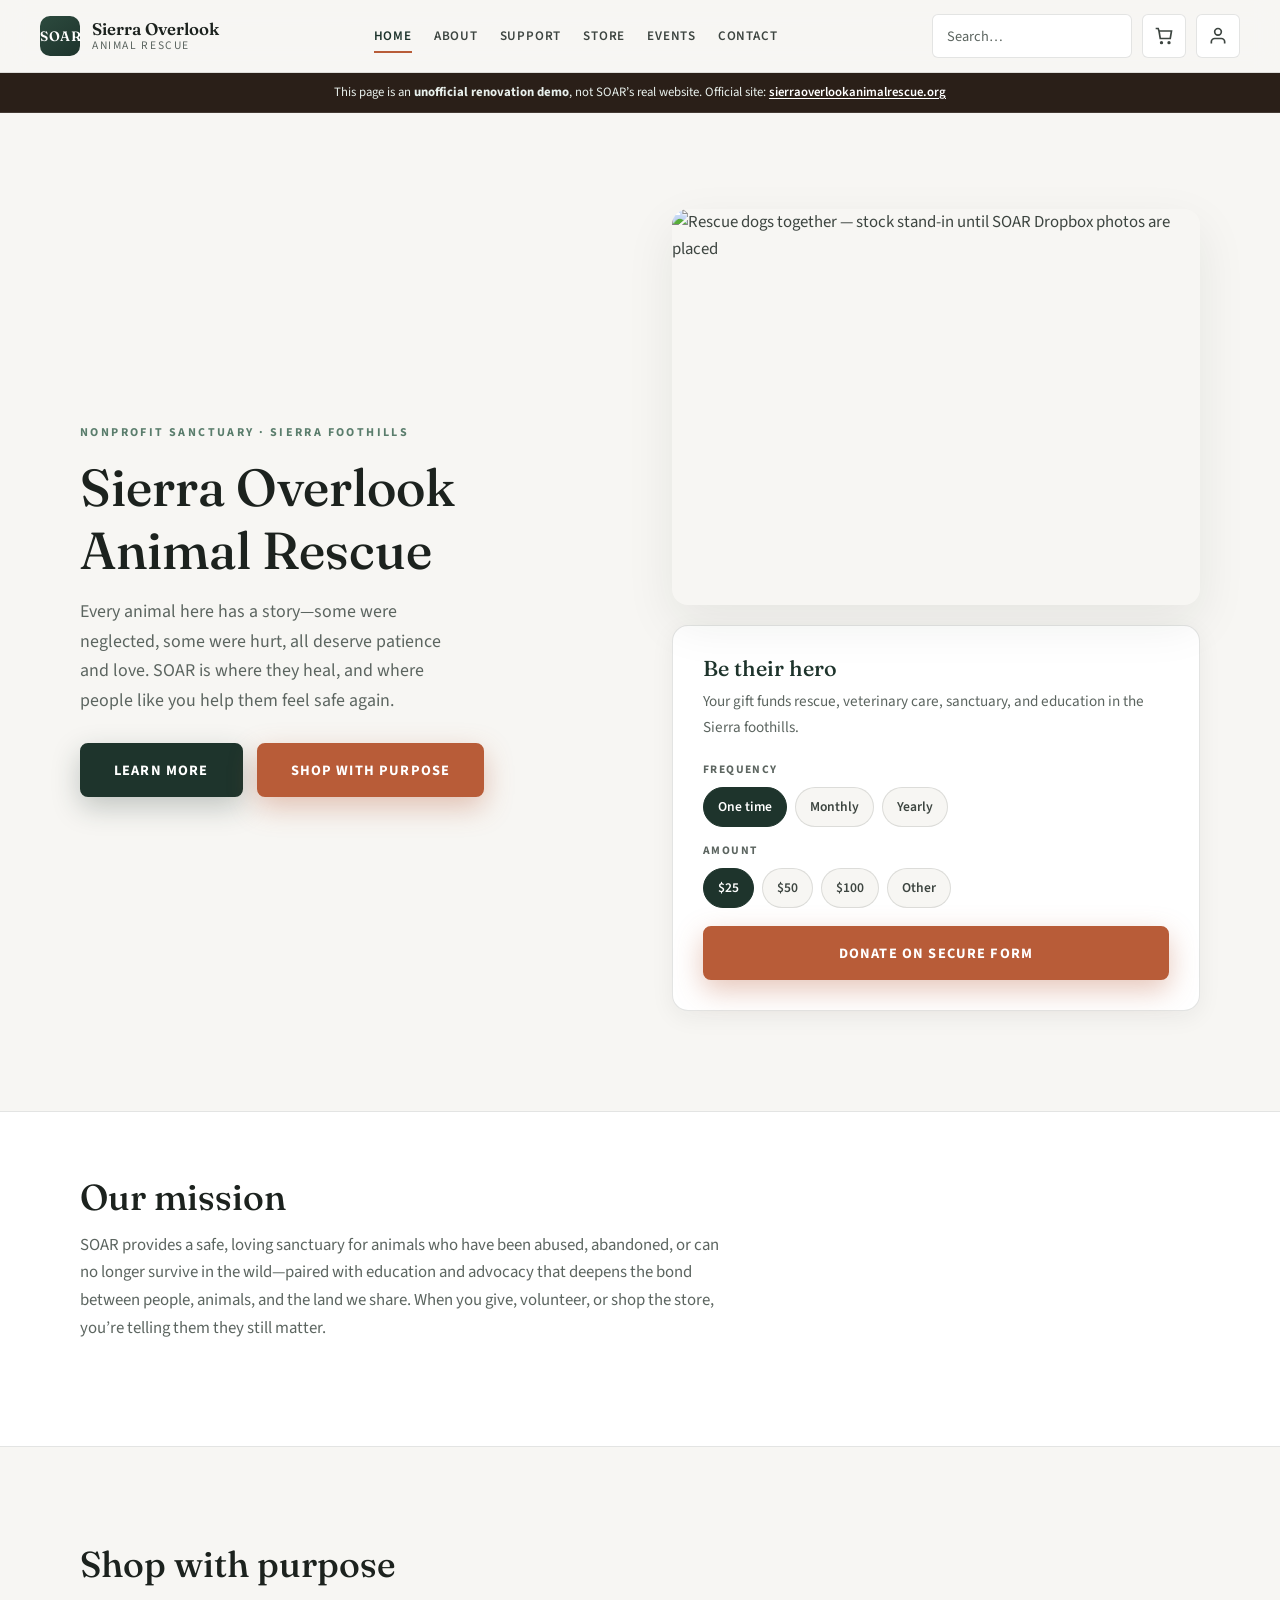
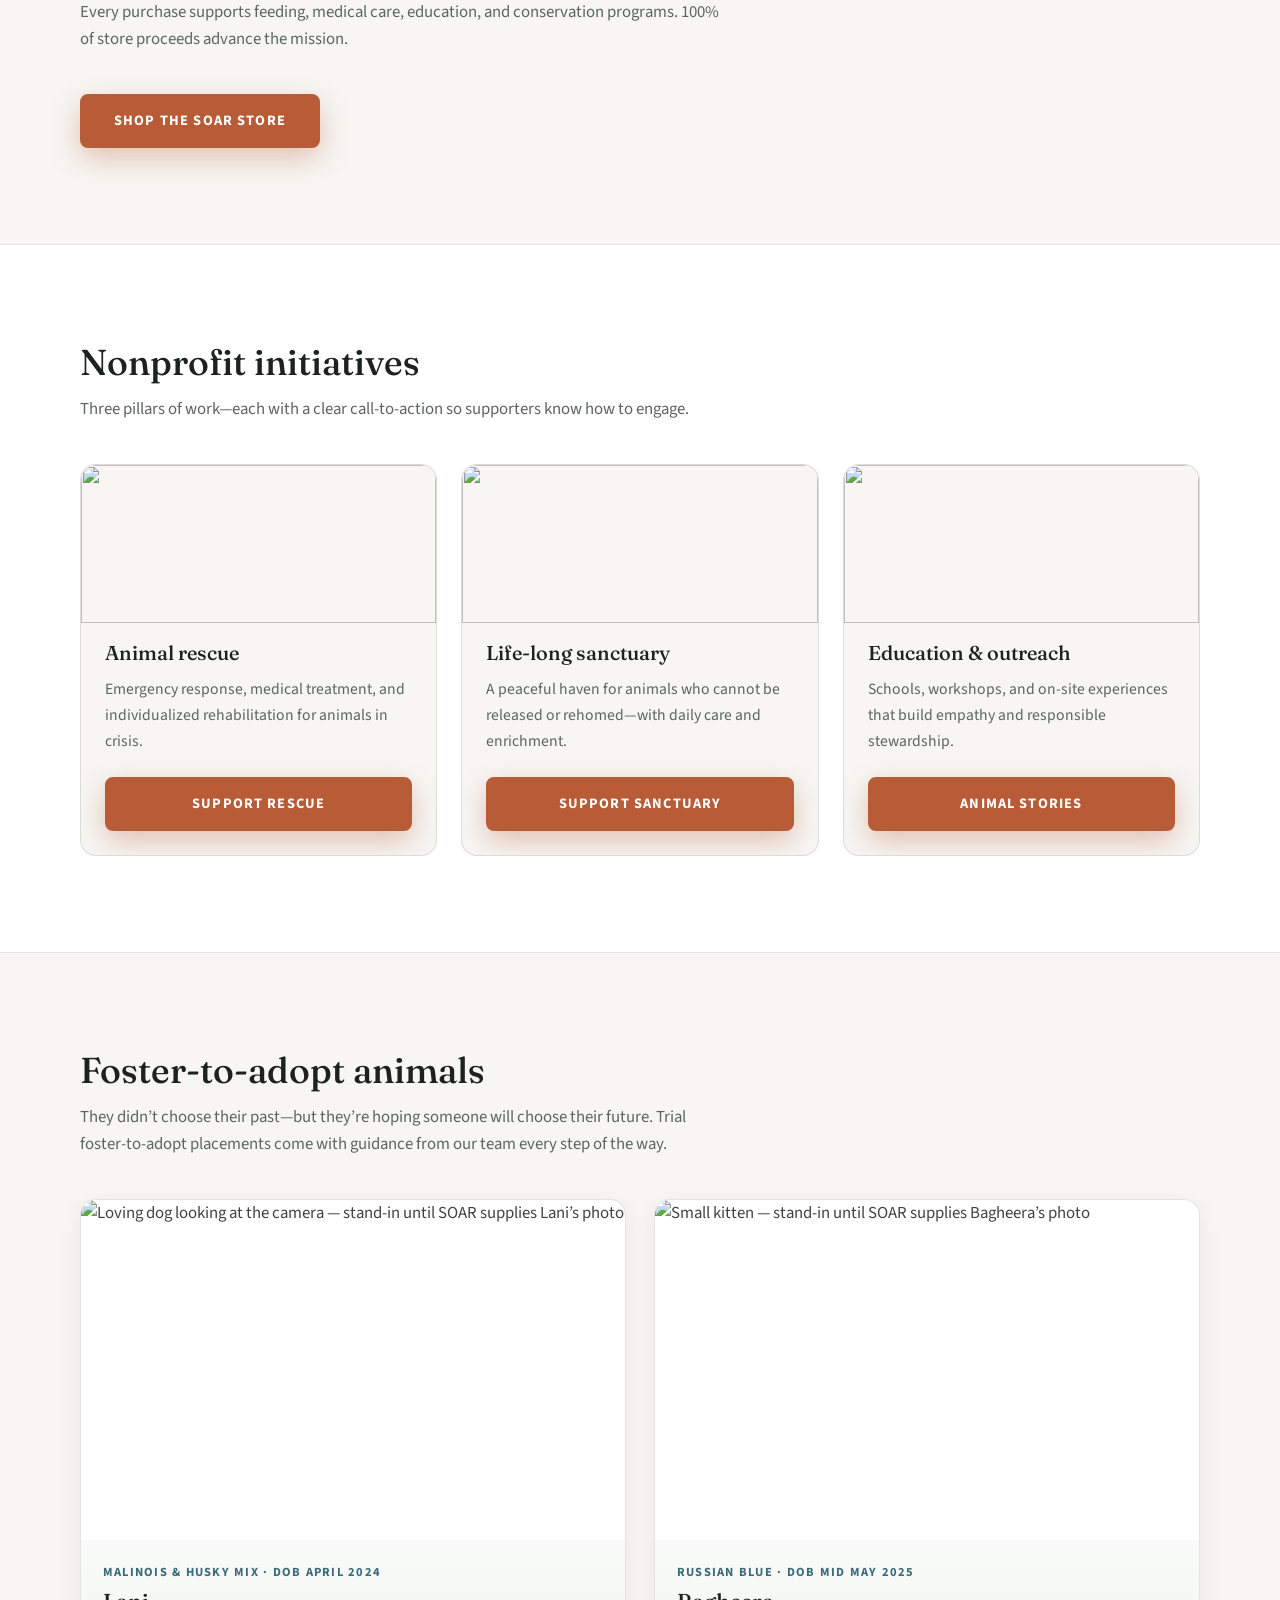
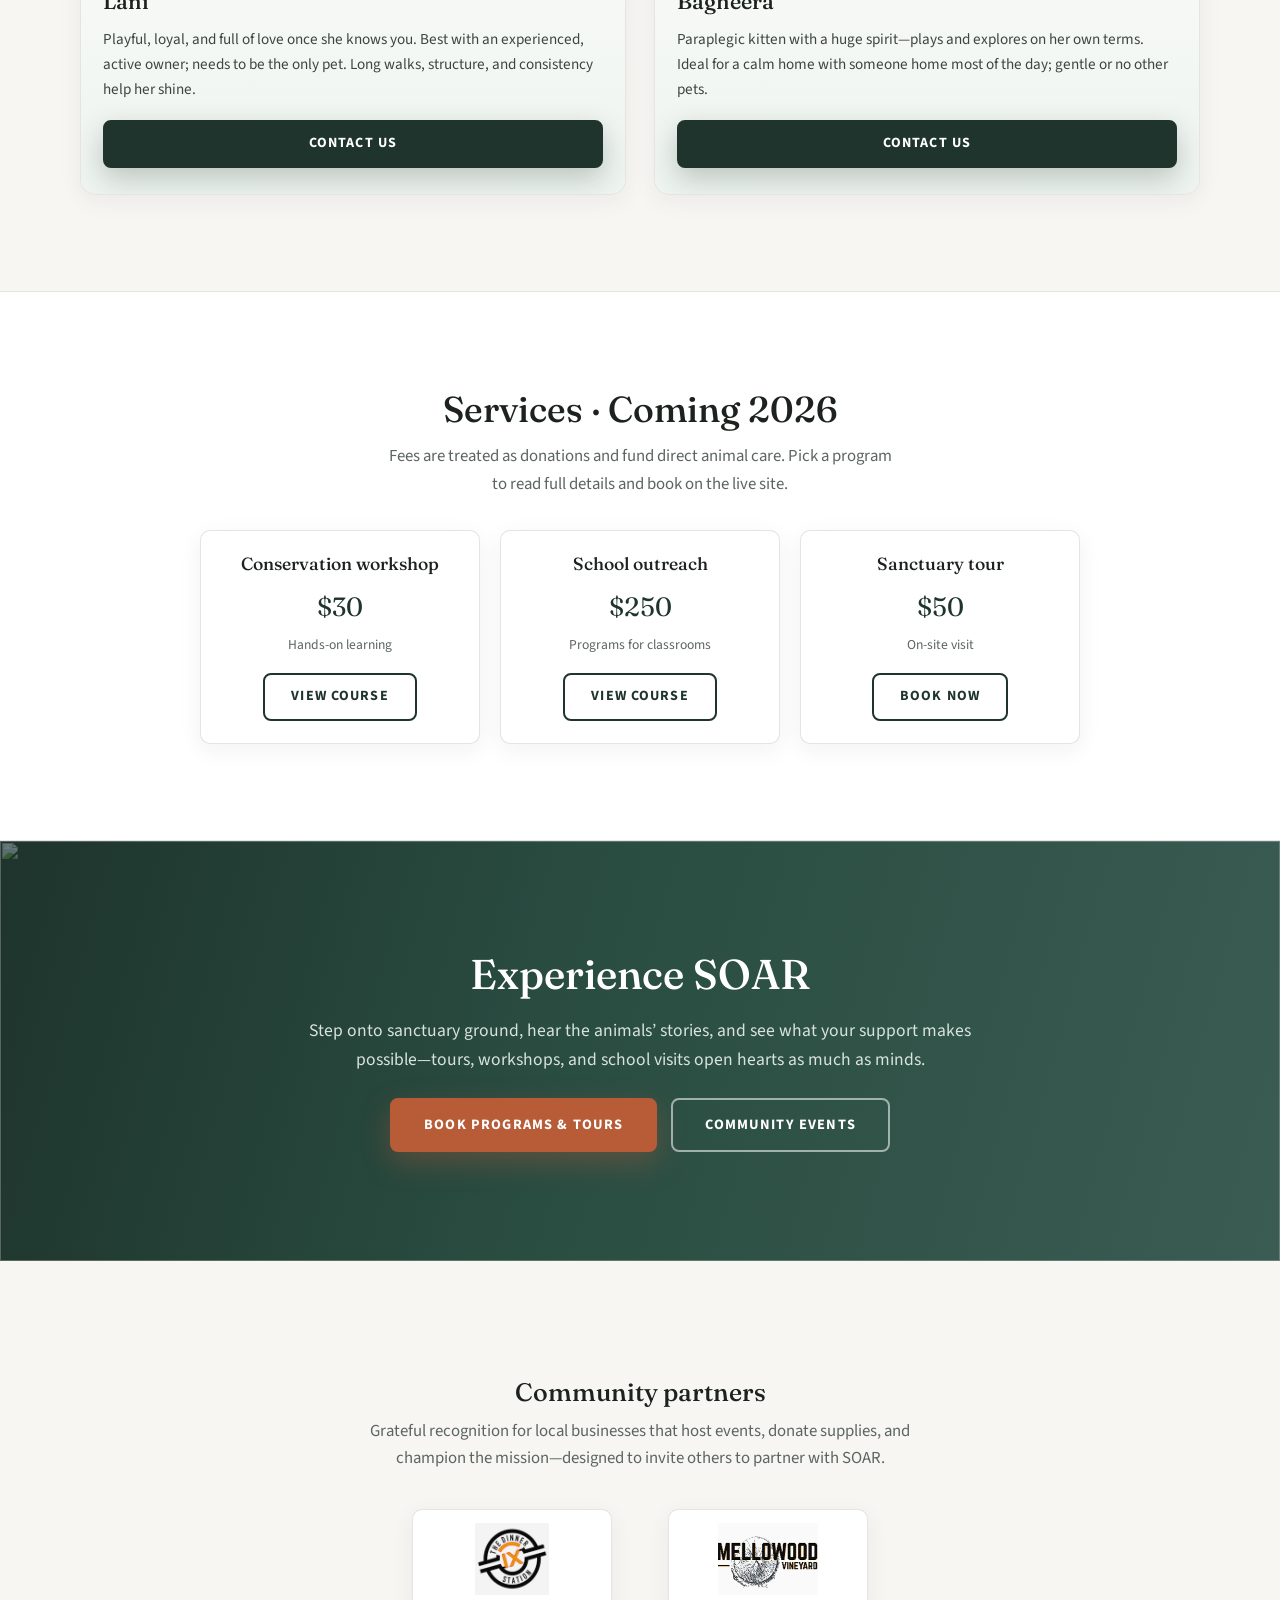
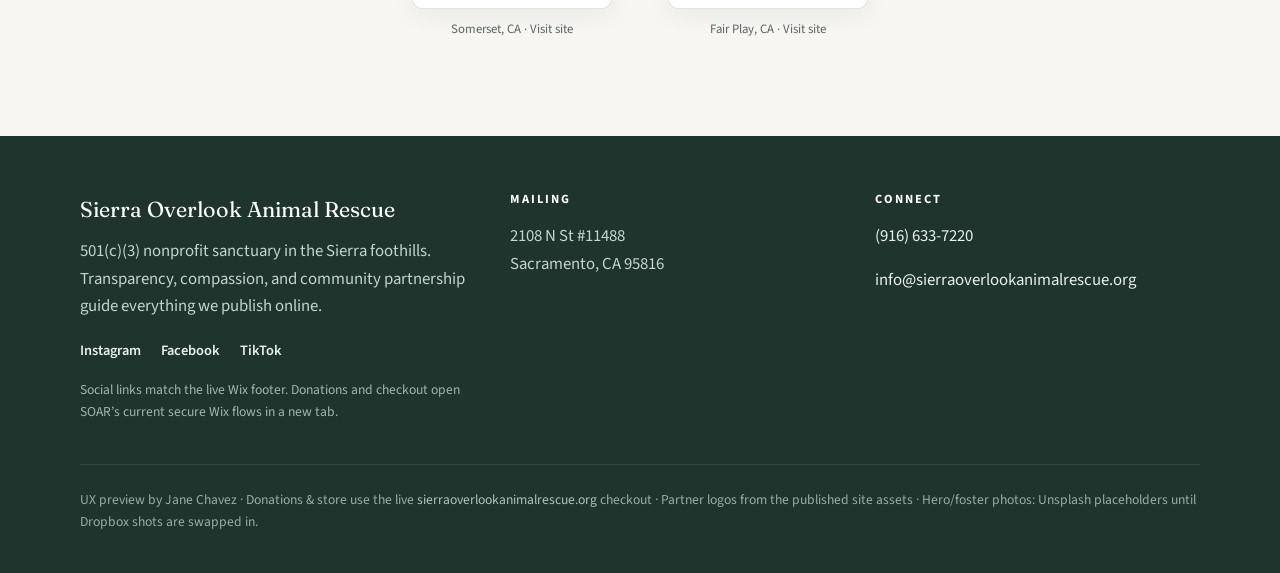
==== commit 49328573: "feat(soar-demo): polish stakeholder preview for executive walkthrough Content and UX - Add full-blee" ====
--- a/index.html
+++ b/index.html
@@ -50,11 +50,14 @@
 
   <main>
     <section class="hero">
+      <div class="hero__backdrop" aria-hidden="true">
+        <img src="https://images.unsplash.com/photo-1552053831-71594a27632d?auto=format&amp;fit=crop&amp;w=2000&amp;q=85" alt="" width="2000" height="1333" decoding="async" fetchpriority="high" />
+      </div>
       <div class="wrap hero__grid">
         <div>
           <p class="hero__eyebrow">Nonprofit sanctuary · Sierra foothills</p>
           <h1>Sierra Overlook Animal Rescue</h1>
-          <p class="hero__lead">A sanctuary for animals who need lifelong care, rehabilitation, and compassion—supported by people who believe every life matters.</p>
+          <p class="hero__lead">Every animal here has a story—some were neglected, some were hurt, all deserve patience and love. SOAR is where they heal, and where people like you help them feel safe again.</p>
           <div class="btn-row">
             <a class="btn btn--forest btn--loud" href="about.html">Learn more</a>
             <a class="btn btn--primary btn--loud" href="https://www.sierraoverlookanimalrescue.org/category/all-products" target="_blank" rel="noopener noreferrer">Shop with purpose</a>
@@ -62,7 +65,7 @@
         </div>
         <div>
           <div class="hero__visual">
-            <img src="https://images.unsplash.com/photo-1548199973-03cce0bbc87b?w=1200&q=80" alt="Placeholder: dogs outdoors — replace with SOAR photography from shared Dropbox" width="800" height="600" loading="eager" />
+            <img src="https://images.unsplash.com/photo-1548199973-03cce0bbc87b?auto=format&amp;fit=crop&amp;w=1200&amp;q=85" alt="Rescue dogs together — stock stand-in until SOAR Dropbox photos are placed" width="800" height="600" loading="eager" decoding="async" />
           </div>
           <div class="donate-card" style="margin-top:20px;">
             <h2>Be their hero</h2>
@@ -96,7 +99,7 @@
       <div class="wrap">
         <div class="section__head">
           <h2>Our mission</h2>
-          <p>SOAR provides a safe, loving sanctuary for animals who have been abused, abandoned, or can no longer survive in the wild—paired with education and advocacy that deepens the bond between people, animals, and the land we share.</p>
+          <p>SOAR provides a safe, loving sanctuary for animals who have been abused, abandoned, or can no longer survive in the wild—paired with education and advocacy that deepens the bond between people, animals, and the land we share. When you give, volunteer, or shop the store, you’re telling them they still matter.</p>
         </div>
       </div>
     </section>
@@ -121,16 +124,25 @@
         </div>
         <div class="init-grid">
           <article class="init-card">
+            <div class="init-card__photo">
+              <img src="https://images.unsplash.com/photo-1545324418-cc1a3fa10c00?auto=format&amp;fit=crop&amp;w=1000&amp;q=85" alt="" width="800" height="500" loading="lazy" decoding="async" />
+            </div>
             <h3>Animal rescue</h3>
             <p>Emergency response, medical treatment, and individualized rehabilitation for animals in crisis.</p>
             <a class="btn btn--primary btn--loud" href="https://www.sierraoverlookanimalrescue.org/support-our-cause" target="_blank" rel="noopener noreferrer">Support rescue</a>
           </article>
           <article class="init-card">
+            <div class="init-card__photo">
+              <img src="https://images.unsplash.com/photo-1516467508483-a7212febe31a?auto=format&amp;fit=crop&amp;w=800&amp;q=85" alt="" width="800" height="500" loading="lazy" decoding="async" />
+            </div>
             <h3>Life-long sanctuary</h3>
             <p>A peaceful haven for animals who cannot be released or rehomed—with daily care and enrichment.</p>
             <a class="btn btn--primary btn--loud" href="https://www.sierraoverlookanimalrescue.org/support-our-cause" target="_blank" rel="noopener noreferrer">Support sanctuary</a>
           </article>
           <article class="init-card">
+            <div class="init-card__photo">
+              <img src="https://images.unsplash.com/photo-1503454537195-1dcabb73ffb9?auto=format&amp;fit=crop&amp;w=800&amp;q=85" alt="" width="800" height="500" loading="lazy" decoding="async" />
+            </div>
             <h3>Education &amp; outreach</h3>
             <p>Schools, workshops, and on-site experiences that build empathy and responsible stewardship.</p>
             <a class="btn btn--primary btn--loud" href="https://www.sierraoverlookanimalrescue.org/blog" target="_blank" rel="noopener noreferrer">Animal stories</a>
@@ -143,12 +155,12 @@
       <div class="wrap">
         <div class="section__head">
           <h2>Foster-to-adopt animals</h2>
-          <p>Trial placements with full SOAR support—equal card heights keep both profiles visually balanced on the page.</p>
+          <p>They didn’t choose their past—but they’re hoping someone will choose their future. Trial foster-to-adopt placements come with guidance from our team every step of the way.</p>
         </div>
         <div class="foster-grid">
           <article class="foster-card">
             <div class="foster-card__media">
-              <img src="https://images.unsplash.com/photo-1587300003388-59208cc962cb?w=900&q=80" alt="Placeholder portrait for Lani — replace with approved SOAR photo" width="600" height="375" loading="lazy" />
+              <img src="https://images.unsplash.com/photo-1587300003388-59208cc962cb?auto=format&amp;fit=crop&amp;w=900&amp;q=85" alt="Loving dog looking at the camera — stand-in until SOAR supplies Lani’s photo" width="600" height="375" loading="lazy" decoding="async" />
             </div>
             <div class="foster-card__body">
               <p class="foster-card__meta">Malinois &amp; Husky mix · DOB April 2024</p>
@@ -159,7 +171,7 @@
           </article>
           <article class="foster-card">
             <div class="foster-card__media">
-              <img src="https://images.unsplash.com/photo-1574158622682-e40e69881026?w=900&q=80" alt="Placeholder portrait for Bagheera — replace with approved SOAR photo" width="600" height="375" loading="lazy" />
+              <img src="https://images.unsplash.com/photo-1595433707802-6b2626ef1c91?auto=format&amp;fit=crop&amp;w=900&amp;q=85" alt="Small kitten — stand-in until SOAR supplies Bagheera’s photo" width="600" height="375" loading="lazy" decoding="async" />
             </div>
             <div class="foster-card__body">
               <p class="foster-card__meta">Russian Blue · DOB mid May 2025</p>
@@ -176,7 +188,7 @@
       <div class="wrap">
         <div class="section__head" style="text-align:center;max-width:520px;margin-inline:auto;margin-bottom:32px;">
           <h2>Services · Coming 2026</h2>
-          <p>Narrow pricing cards replace long horizontal rows so guests scan amounts without “drawing lines” across the screen.</p>
+          <p>Fees are treated as donations and fund direct animal care. Pick a program to read full details and book on the live site.</p>
         </div>
         <div class="services-grid">
           <article class="service-card">
@@ -203,11 +215,11 @@
 
     <section class="experience-bleed" aria-labelledby="exp-title">
       <div class="experience-bleed__bg" aria-hidden="true">
-        <img src="https://images.unsplash.com/photo-1500595046743-cd271d694d30?w=1600&q=80" alt="" width="1600" height="900" loading="lazy" />
+        <img src="https://images.unsplash.com/photo-1425082661485-4d88631d9cc7?auto=format&amp;fit=crop&amp;w=1600&amp;q=85" alt="" width="1600" height="900" loading="lazy" decoding="async" />
       </div>
       <div class="experience-bleed__inner">
         <h2 id="exp-title">Experience SOAR</h2>
-        <p>Plan a visit, join a tour, or bring your classroom—this band is intentionally full-width so the story feels immersive, similar to how flagship nonprofit sites stage their hero programs.</p>
+        <p>Step onto sanctuary ground, hear the animals’ stories, and see what your support makes possible—tours, workshops, and school visits open hearts as much as minds.</p>
         <div class="btn-row" style="justify-content:center;">
           <a class="btn btn--primary btn--loud" href="https://www.sierraoverlookanimalrescue.org/book-online" target="_blank" rel="noopener noreferrer">Book programs &amp; tours</a>
           <a class="btn btn--ghost-light btn--loud" href="events.html">Community events</a>
--- a/css/soar-prototype.css
+++ b/css/soar-prototype.css
@@ -430,7 +430,44 @@
 
 /* —— Hero —— */
 .hero {
+  position: relative;
+  isolation: isolate;
   padding: clamp(48px, 8vw, 96px) 0 clamp(56px, 10vw, 100px);
+  overflow: hidden;
+}
+
+.hero__backdrop {
+  position: absolute;
+  inset: 0;
+  z-index: 0;
+  pointer-events: none;
+}
+
+.hero__backdrop img {
+  width: 100%;
+  height: 100%;
+  object-fit: cover;
+  object-position: center 35%;
+  transform: scale(1.03);
+  filter: saturate(1.08) contrast(1.03);
+}
+
+.hero__backdrop::after {
+  content: "";
+  position: absolute;
+  inset: 0;
+  background: linear-gradient(
+    115deg,
+    rgba(247, 246, 243, 0.97) 0%,
+    rgba(247, 246, 243, 0.88) 32%,
+    rgba(247, 246, 243, 0.72) 52%,
+    rgba(247, 246, 243, 0.38) 100%
+  );
+}
+
+.hero > .wrap {
+  position: relative;
+  z-index: 1;
 }
 
 .hero__grid {
@@ -611,6 +648,21 @@
   display: flex;
   flex-direction: column;
   min-height: 100%;
+  overflow: hidden;
+}
+
+.init-card__photo {
+  height: 158px;
+  margin: -28px -24px 18px;
+  overflow: hidden;
+  border-radius: var(--radius-lg) var(--radius-lg) 0 0;
+}
+
+.init-card__photo img {
+  width: 100%;
+  height: 100%;
+  object-fit: cover;
+  object-position: center;
 }
 
 .init-card h3 {
@@ -1084,7 +1136,9 @@
 .product-card__img img {
   width: 100%;
   height: 100%;
-  object-fit: cover;
+  object-fit: contain;
+  object-position: center;
+  background: var(--bg-warm);
 }
 
 .product-card__body {
@@ -1131,21 +1185,23 @@
 
 a.filter-pill {
   text-decoration: none;
-  color: inherit;
   display: inline-block;
+  color: var(--forest-deep);
 }
 
 a.filter-pill:hover {
   border-color: rgba(44, 74, 62, 0.35);
-}
-
-.filter-pill--on {
+  color: var(--forest-deep);
+}
+
+/* a.filter-pill must not use color:inherit — it beats .filter-pill--on and hides text on dark bg */
+a.filter-pill.filter-pill--on {
   background: var(--forest-deep);
   color: #fff;
   border-color: var(--forest-deep);
 }
 
-a.filter-pill--on:hover {
+a.filter-pill.filter-pill--on:hover {
   color: #fff;
   opacity: 0.92;
 }
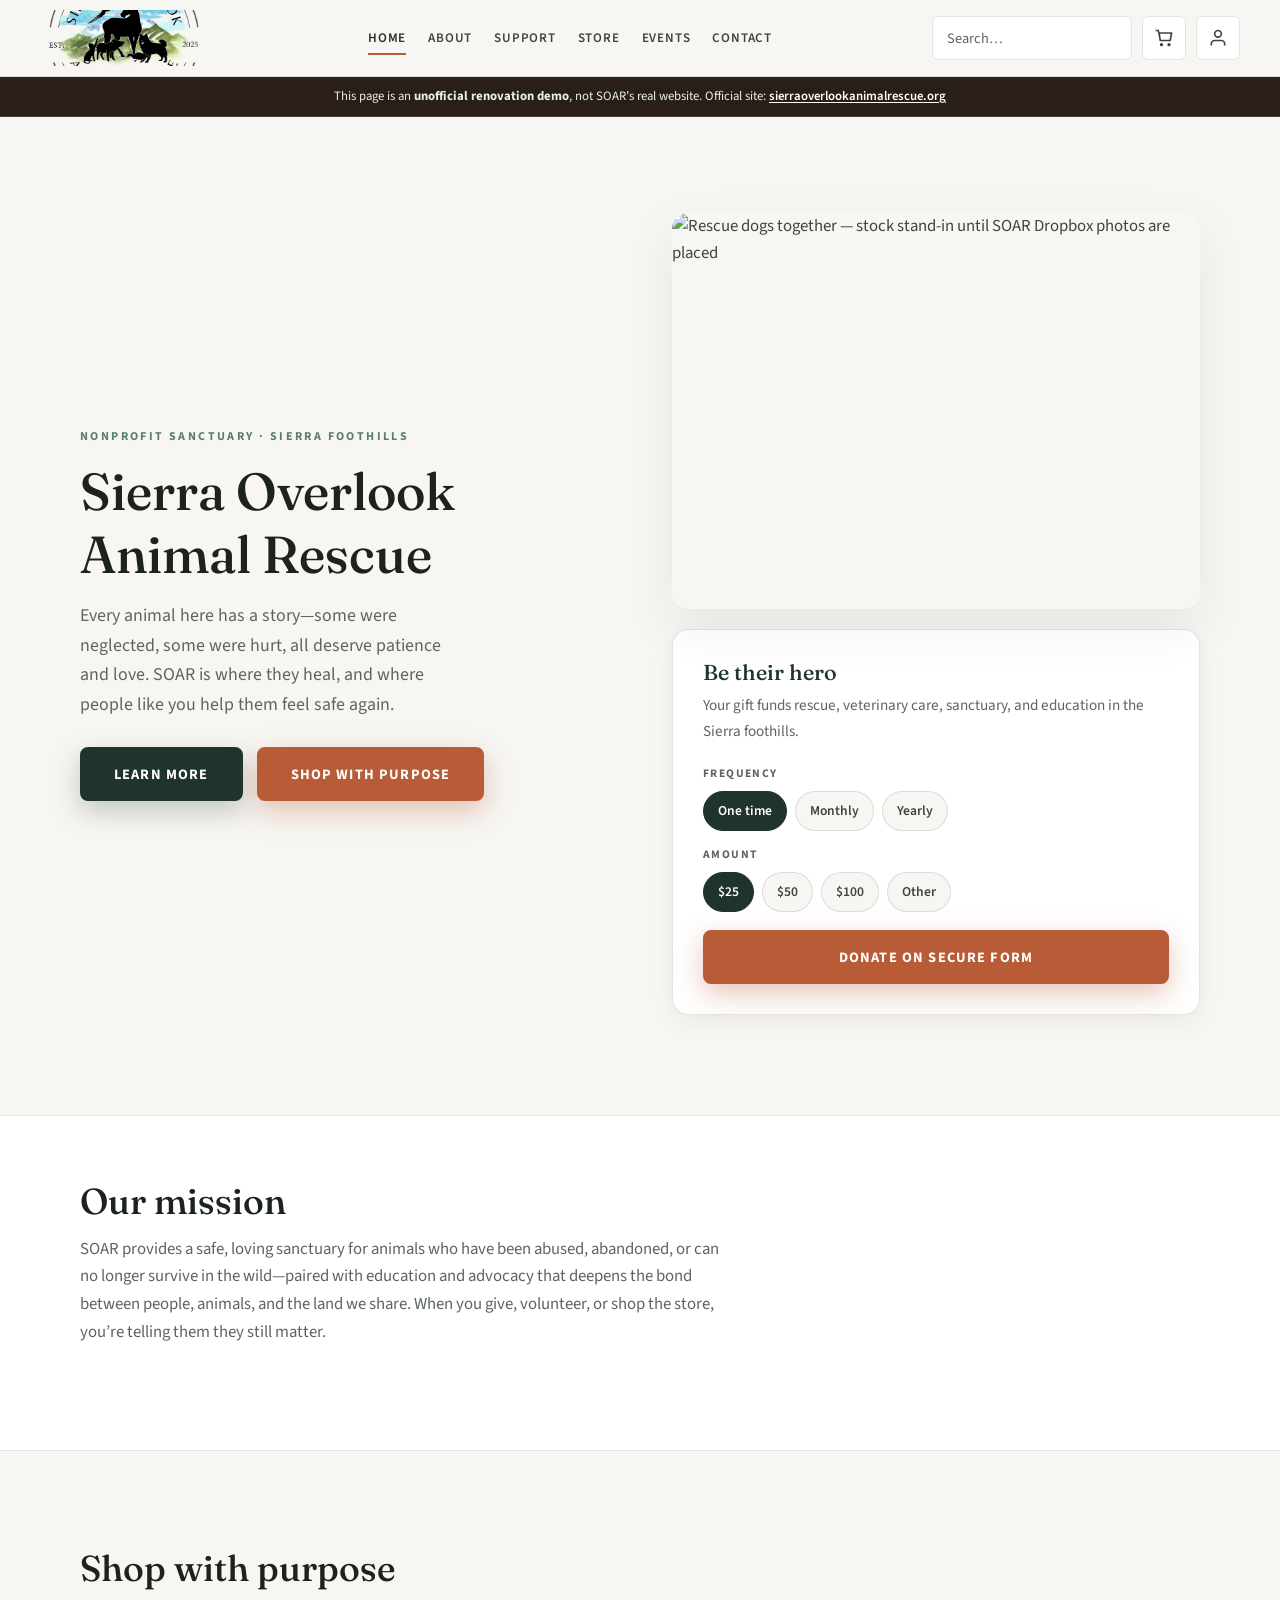
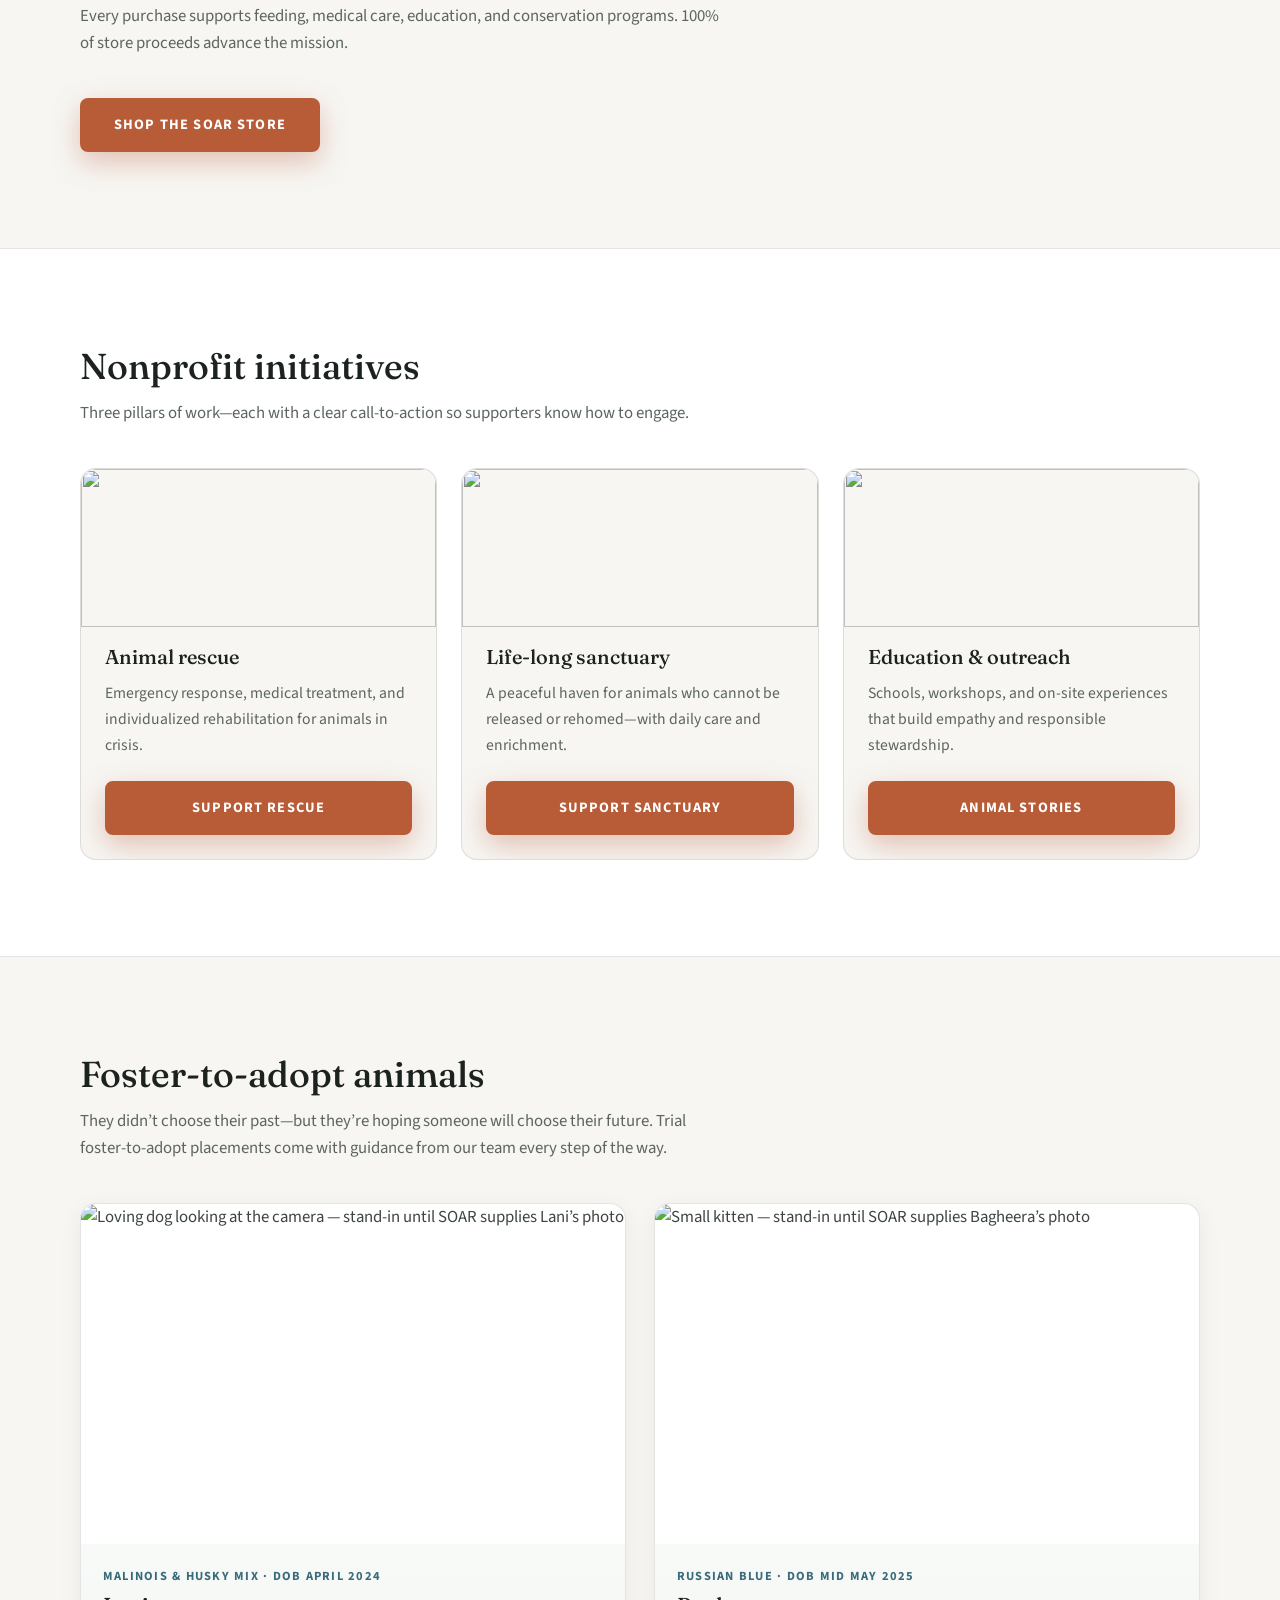
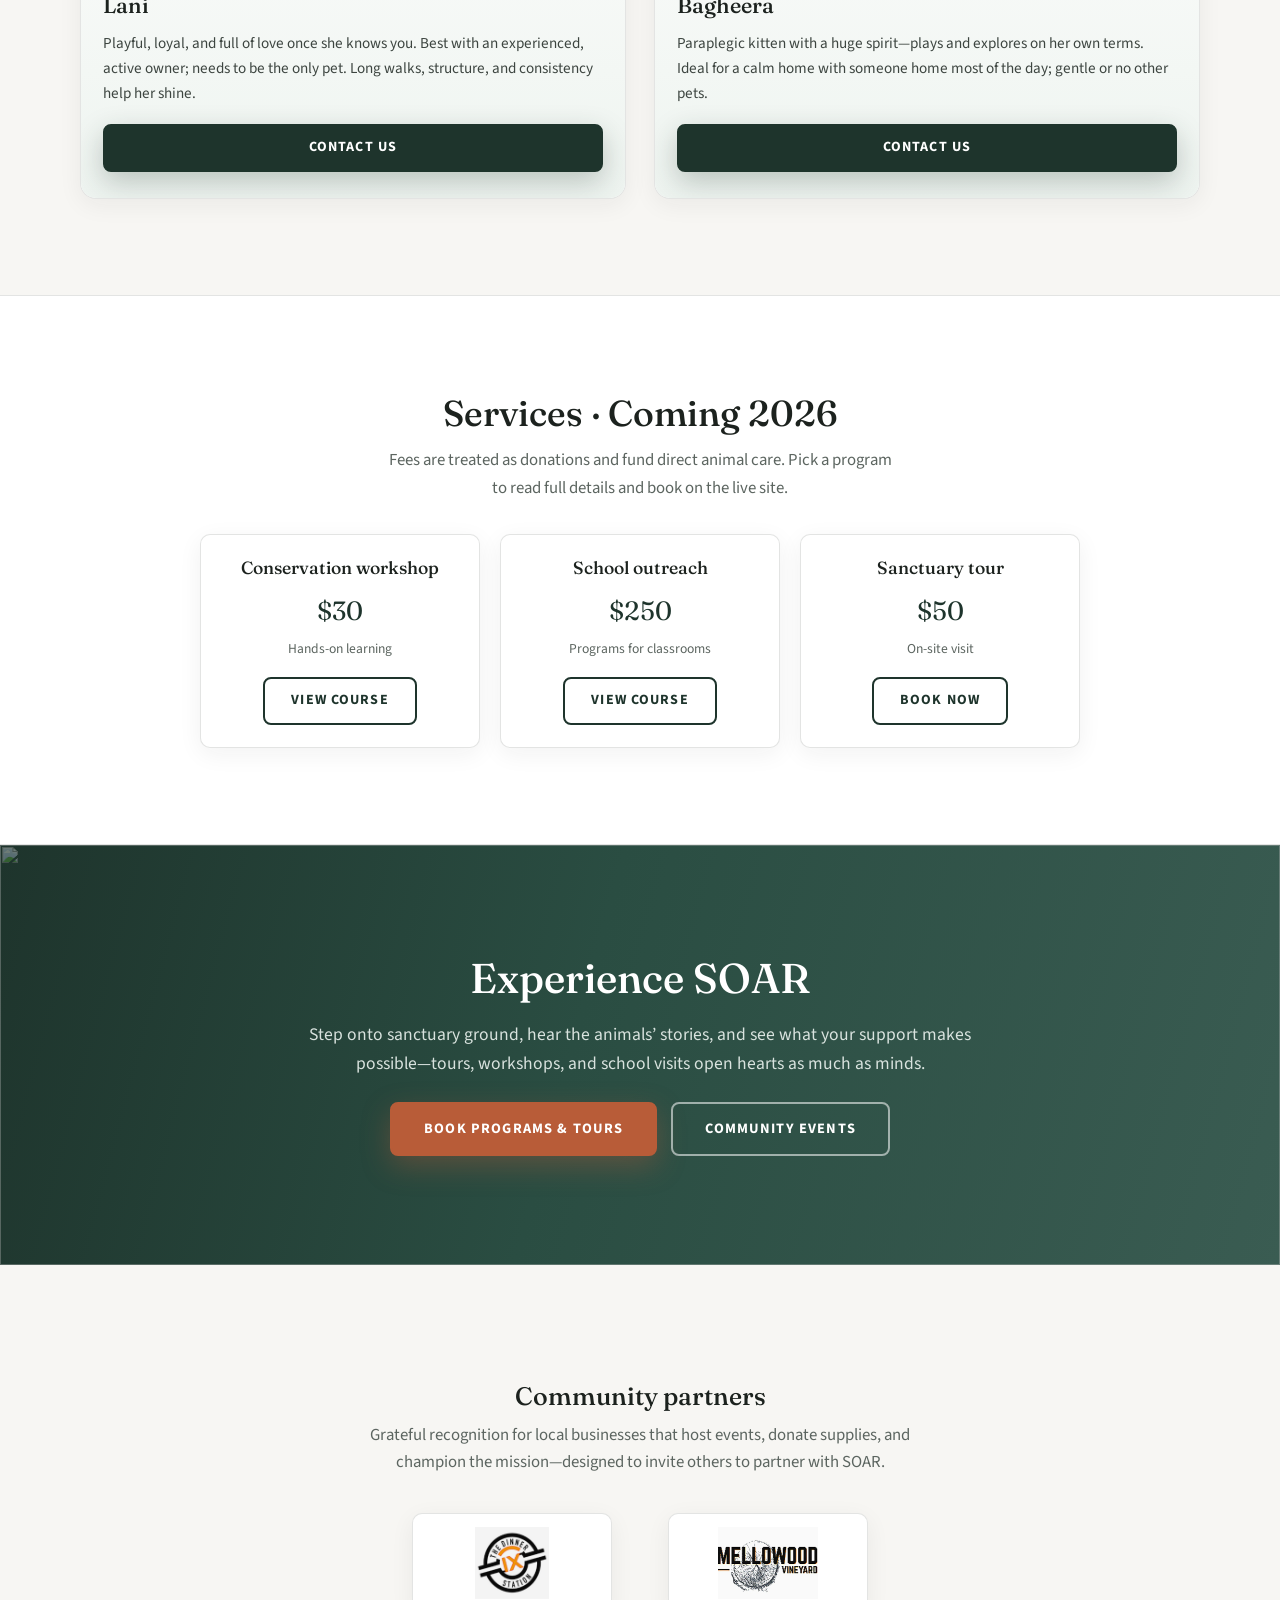
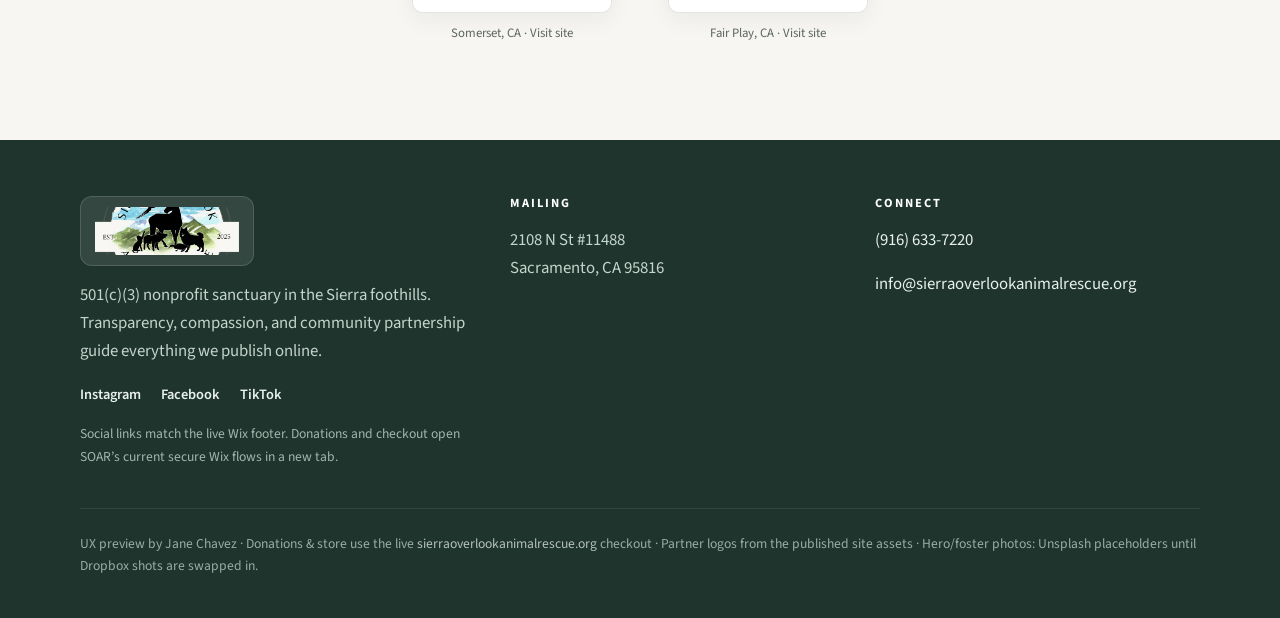
==== commit 7c07bbf9: "feat: official SOAR logo, about gallery, support hero refresh - Vendored Wix SOAR wordmark for heade" ====
--- a/index.html
+++ b/index.html
@@ -2,6 +2,7 @@
 <html lang="en">
 <head>
   <meta charset="UTF-8" />
+  <link rel="icon" href="images/brand/soar-logo.png" type="image/png" />
   <meta name="viewport" content="width=device-width, initial-scale=1.0" />
   <title>SOAR website revamp — unofficial demo · Home</title>
   <meta name="description" content="Unofficial stakeholder demo only — not the real Sierra Overlook Animal Rescue site. Proposed layout and UX; donations and store link out to the official Wix site." />
@@ -14,11 +15,7 @@
   <header class="site-header">
     <div class="site-header__inner">
       <a class="brand" href="index.html">
-        <span class="brand__mark" aria-hidden="true">SOAR</span>
-        <span class="brand__text">
-          <span class="brand__name">Sierra Overlook</span>
-          <span class="brand__tag">Animal Rescue</span>
-        </span>
+        <img class="brand__logo" src="images/brand/soar-logo.png" alt="Sierra Overlook Animal Rescue" width="260" height="86" decoding="async" />
       </a>
       <button type="button" class="nav-toggle" aria-label="Open menu" aria-expanded="false"><span></span></button>
       <div class="nav-primary-wrap">
@@ -252,7 +249,9 @@
   <footer class="site-footer" id="contact">
     <div class="wrap footer-grid">
       <div>
-        <p class="footer-brand">Sierra Overlook Animal Rescue</p>
+        <div class="footer-brand-block">
+          <img class="footer-brand__logo" src="images/brand/soar-logo.png" alt="Sierra Overlook Animal Rescue" width="200" height="66" loading="lazy" decoding="async" />
+        </div>
         <p>501(c)(3) nonprofit sanctuary in the Sierra foothills. Transparency, compassion, and community partnership guide everything we publish online.</p>
         <div class="social-row">
           <a href="https://www.instagram.com/soar_sanctuary/" target="_blank" rel="noopener noreferrer">Instagram</a>
--- a/css/soar-prototype.css
+++ b/css/soar-prototype.css
@@ -1,4 +1,4 @@
-/* SOAR executive preview — modern minimal nonprofit prototype
+/* SOAR stakeholder preview — modern minimal nonprofit prototype
    Replace Unsplash placeholders with Dropbox / brand photography before launch. */
 
 :root {
@@ -138,6 +138,16 @@
   flex-shrink: 0;
 }
 
+/* Official SOAR wordmark from published Wix assets (vendored under images/brand). */
+.brand__logo {
+  height: clamp(44px, 5.5vw, 56px);
+  width: auto;
+  max-width: min(280px, 58vw);
+  object-fit: contain;
+  object-position: left center;
+  display: block;
+}
+
 .brand__mark {
   width: 40px;
   height: 40px;
@@ -965,6 +975,25 @@
   font-weight: 700;
 }
 
+.footer-brand-block {
+  display: inline-flex;
+  align-items: center;
+  margin-bottom: 16px;
+  padding: 10px 14px;
+  background: rgba(255, 255, 255, 0.1);
+  border-radius: 12px;
+  border: 1px solid rgba(255, 255, 255, 0.14);
+}
+
+.footer-brand__logo {
+  height: 48px;
+  width: auto;
+  max-width: min(220px, 70vw);
+  object-fit: contain;
+  object-position: left center;
+  display: block;
+}
+
 .footer-brand {
   font-family: var(--font-display);
   font-size: 1.35rem;
@@ -1030,12 +1059,134 @@
   top: calc(var(--header-h) + 24px);
 }
 
+.split-support__visual--warm {
+  position: relative;
+  padding: 8px;
+  background: linear-gradient(
+    145deg,
+    rgba(184, 92, 56, 0.18) 0%,
+    rgba(90, 125, 108, 0.2) 45%,
+    rgba(247, 246, 243, 0.95) 100%
+  );
+  box-shadow:
+    0 24px 60px rgba(44, 74, 62, 0.12),
+    0 0 0 1px rgba(255, 255, 255, 0.5) inset;
+}
+
+.split-support__visual--warm::after {
+  content: "";
+  position: absolute;
+  inset: 14px;
+  border-radius: calc(var(--radius-lg) - 6px);
+  pointer-events: none;
+  box-shadow: 0 0 0 1px rgba(44, 74, 62, 0.08) inset;
+}
+
+.split-support__visual--warm img {
+  border-radius: calc(var(--radius-lg) - 8px);
+  position: relative;
+  z-index: 1;
+}
+
 .split-support__visual img {
   width: 100%;
   height: auto;
   object-fit: cover;
 }
 
+/* About — sanctuary photo mosaic */
+.section-about-gallery {
+  background: linear-gradient(180deg, var(--bg) 0%, var(--bg-warm) 55%, var(--bg) 100%);
+}
+
+.about-gallery__title {
+  text-align: center;
+  font-size: clamp(1.65rem, 3vw, 2.1rem);
+  margin: 0 0 12px;
+}
+
+.about-gallery__intro {
+  text-align: center;
+  max-width: 52ch;
+  margin: 0 auto 40px;
+  color: var(--muted);
+  font-size: 1.05rem;
+  line-height: 1.65;
+}
+
+.about-gallery {
+  display: grid;
+  grid-template-columns: repeat(4, 1fr);
+  grid-template-rows: 200px 200px;
+  gap: 16px;
+}
+
+.about-gallery__cell {
+  margin: 0;
+  border-radius: var(--radius-lg);
+  overflow: hidden;
+  box-shadow: var(--shadow-sm);
+  position: relative;
+}
+
+.about-gallery__cell img {
+  width: 100%;
+  height: 100%;
+  object-fit: cover;
+  transition: transform 0.55s ease;
+}
+
+.about-gallery__cell:hover img {
+  transform: scale(1.04);
+}
+
+.about-gallery__cell--hero {
+  grid-column: 1 / 3;
+  grid-row: 1 / 3;
+}
+
+.about-gallery__caption {
+  position: absolute;
+  left: 12px;
+  bottom: 12px;
+  right: 12px;
+  margin: 0;
+  padding: 8px 12px;
+  font-size: 0.78rem;
+  font-weight: 600;
+  letter-spacing: 0.04em;
+  text-transform: uppercase;
+  color: #fff;
+  background: rgba(30, 52, 44, 0.72);
+  backdrop-filter: blur(8px);
+  border-radius: 8px;
+}
+
+@media (max-width: 900px) {
+  .about-gallery {
+    grid-template-columns: 1fr 1fr;
+    grid-template-rows: none;
+    grid-auto-rows: 180px;
+  }
+
+  .about-gallery__cell--hero {
+    grid-column: 1 / -1;
+    grid-row: auto;
+    min-height: 240px;
+  }
+}
+
+@media (max-width: 520px) {
+  .about-gallery {
+    grid-template-columns: 1fr;
+    grid-auto-rows: 200px;
+  }
+
+  .about-gallery__cell--hero {
+    min-height: 220px;
+  }
+}
+
 .split-support__content .stack > * + * {
   margin-top: 28px;
 }
@@ -1048,6 +1199,10 @@
   .split-support__visual {
     position: static;
     max-height: 280px;
+  }
+
+  .split-support__visual--warm {
+    padding: 6px;
   }
 
   .split-support__visual img {
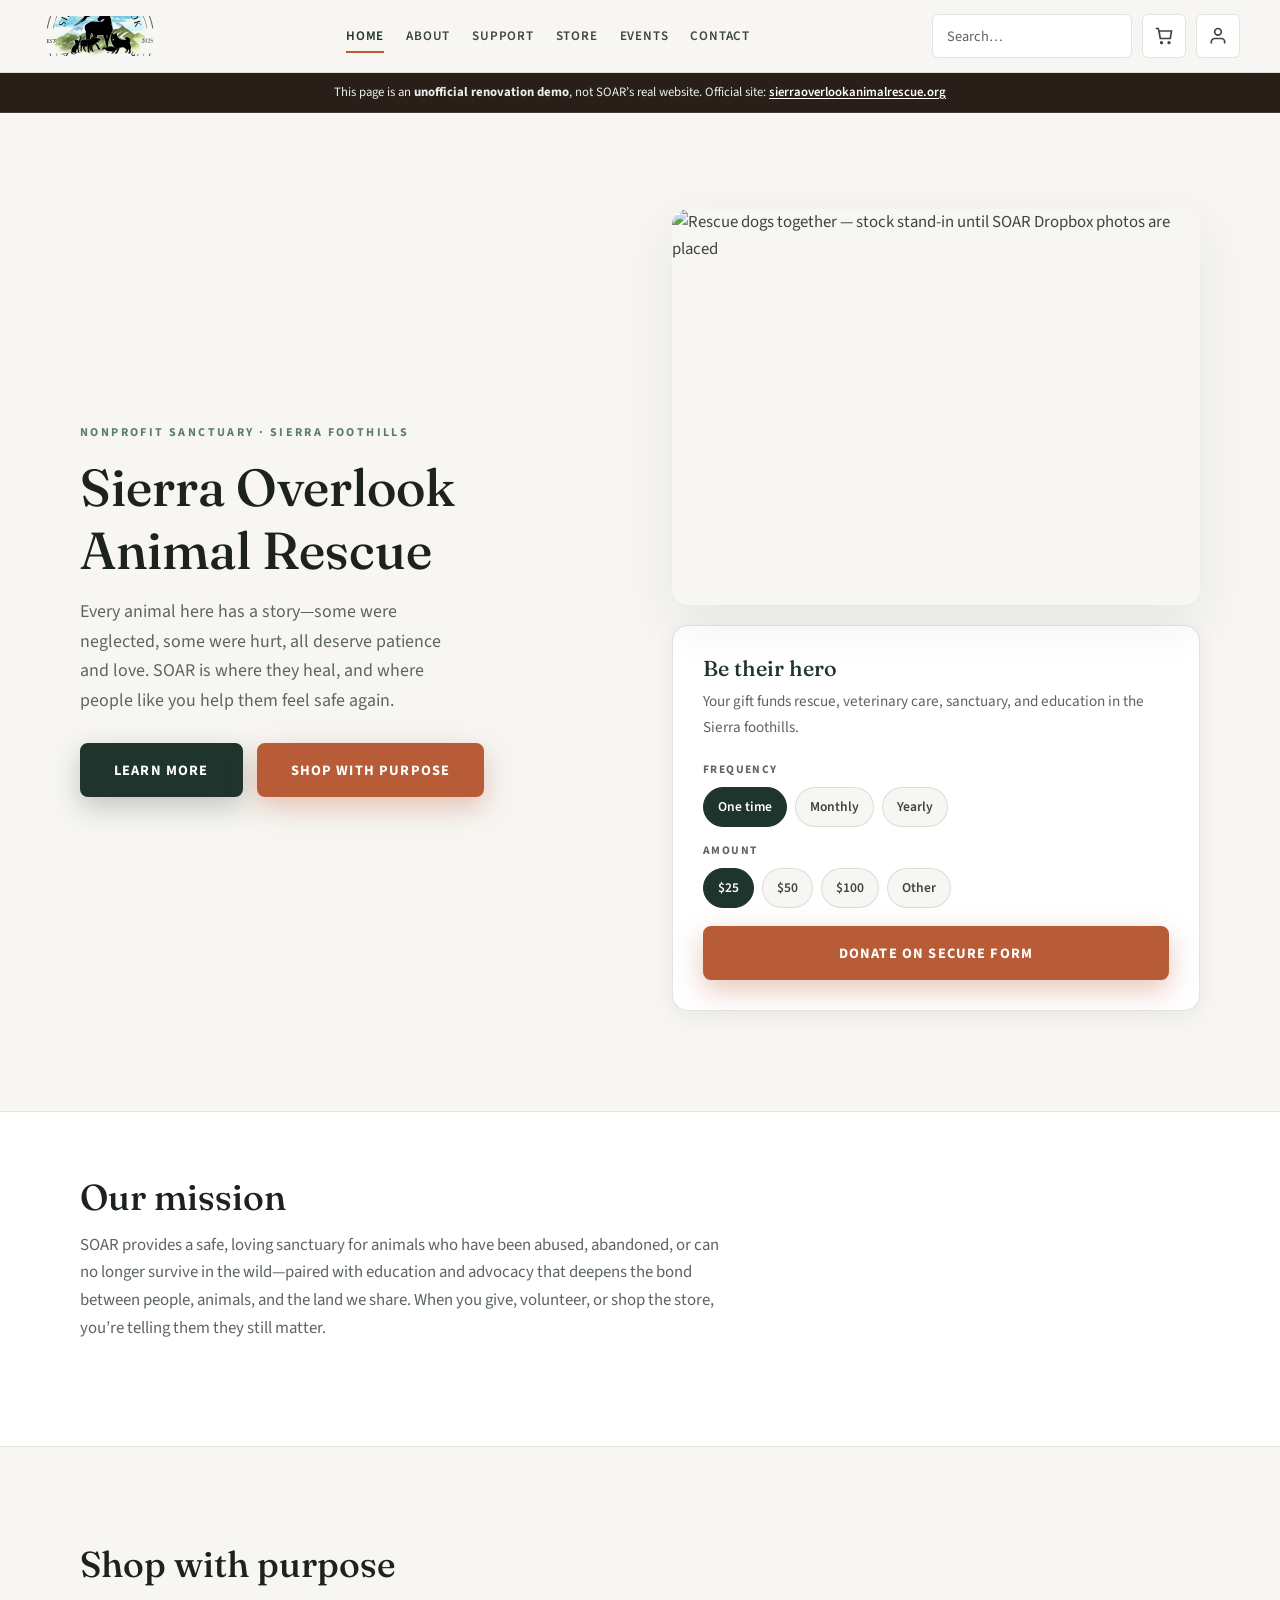
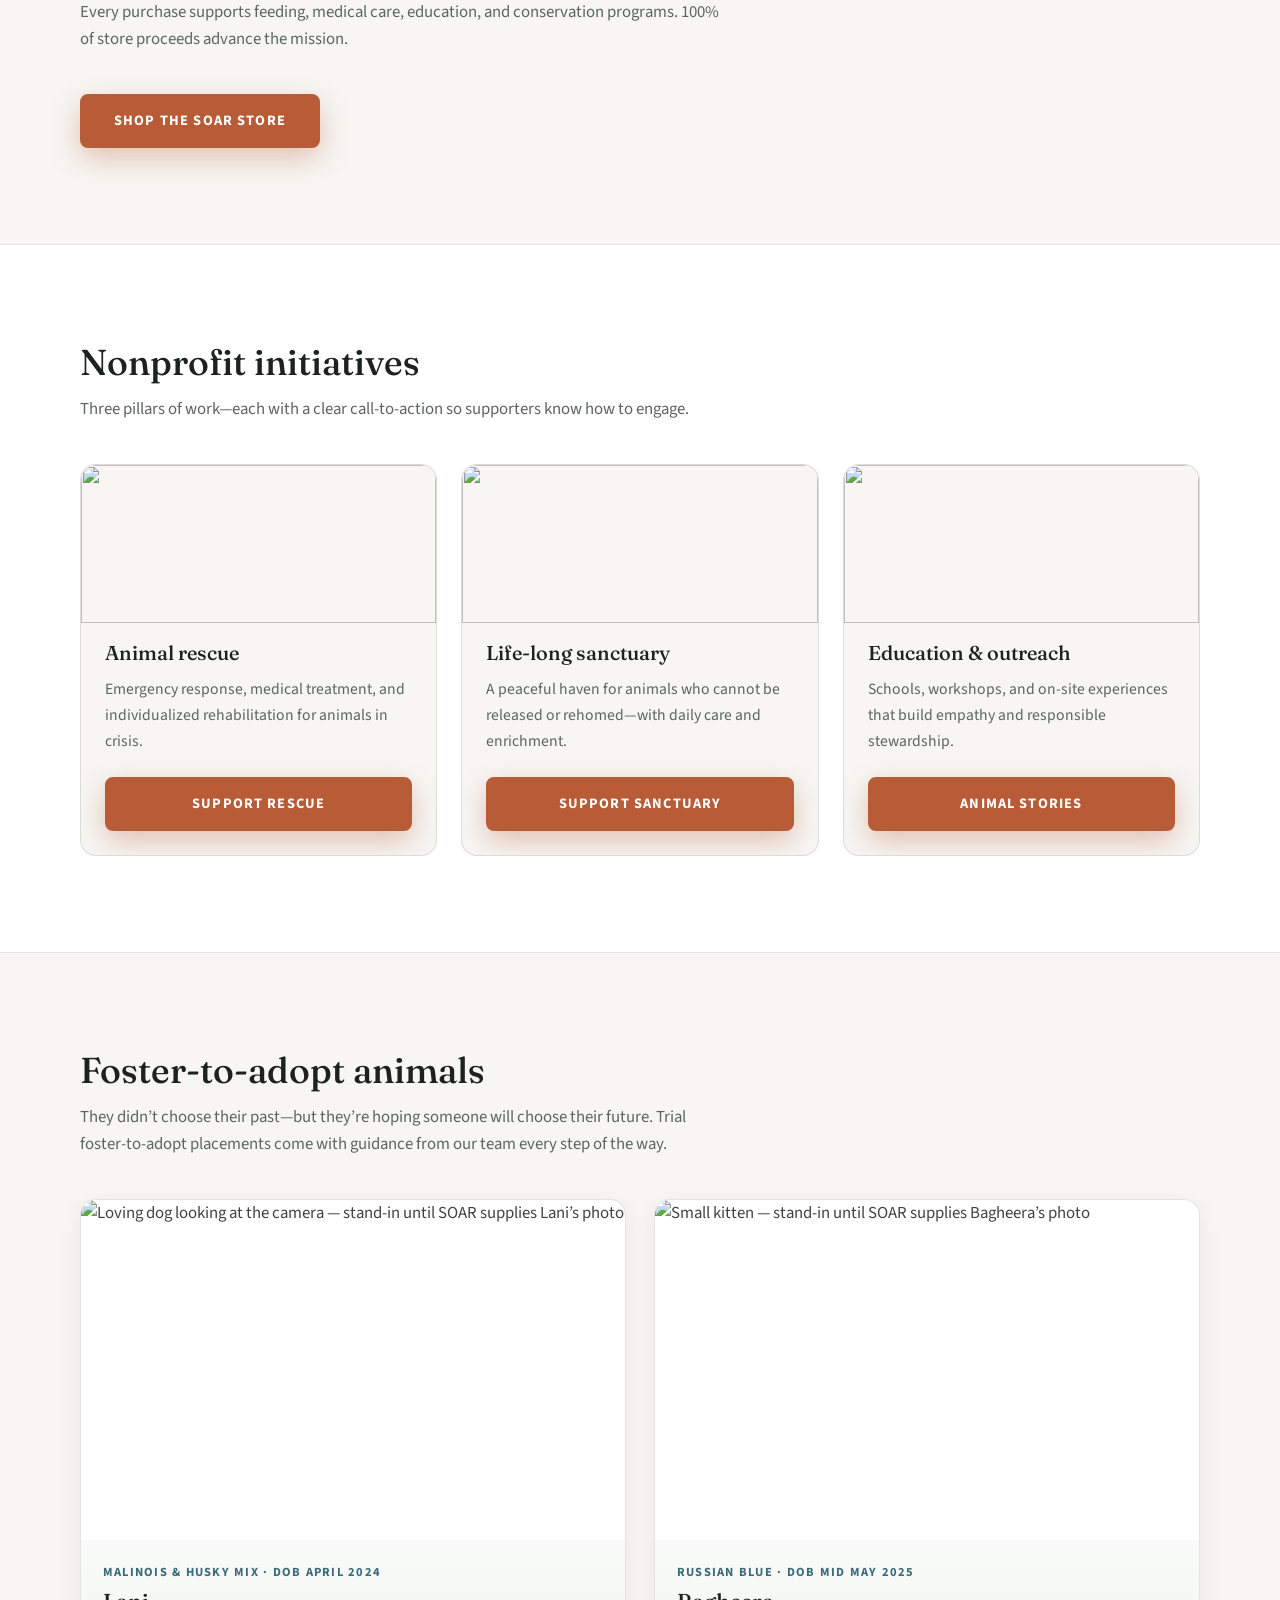
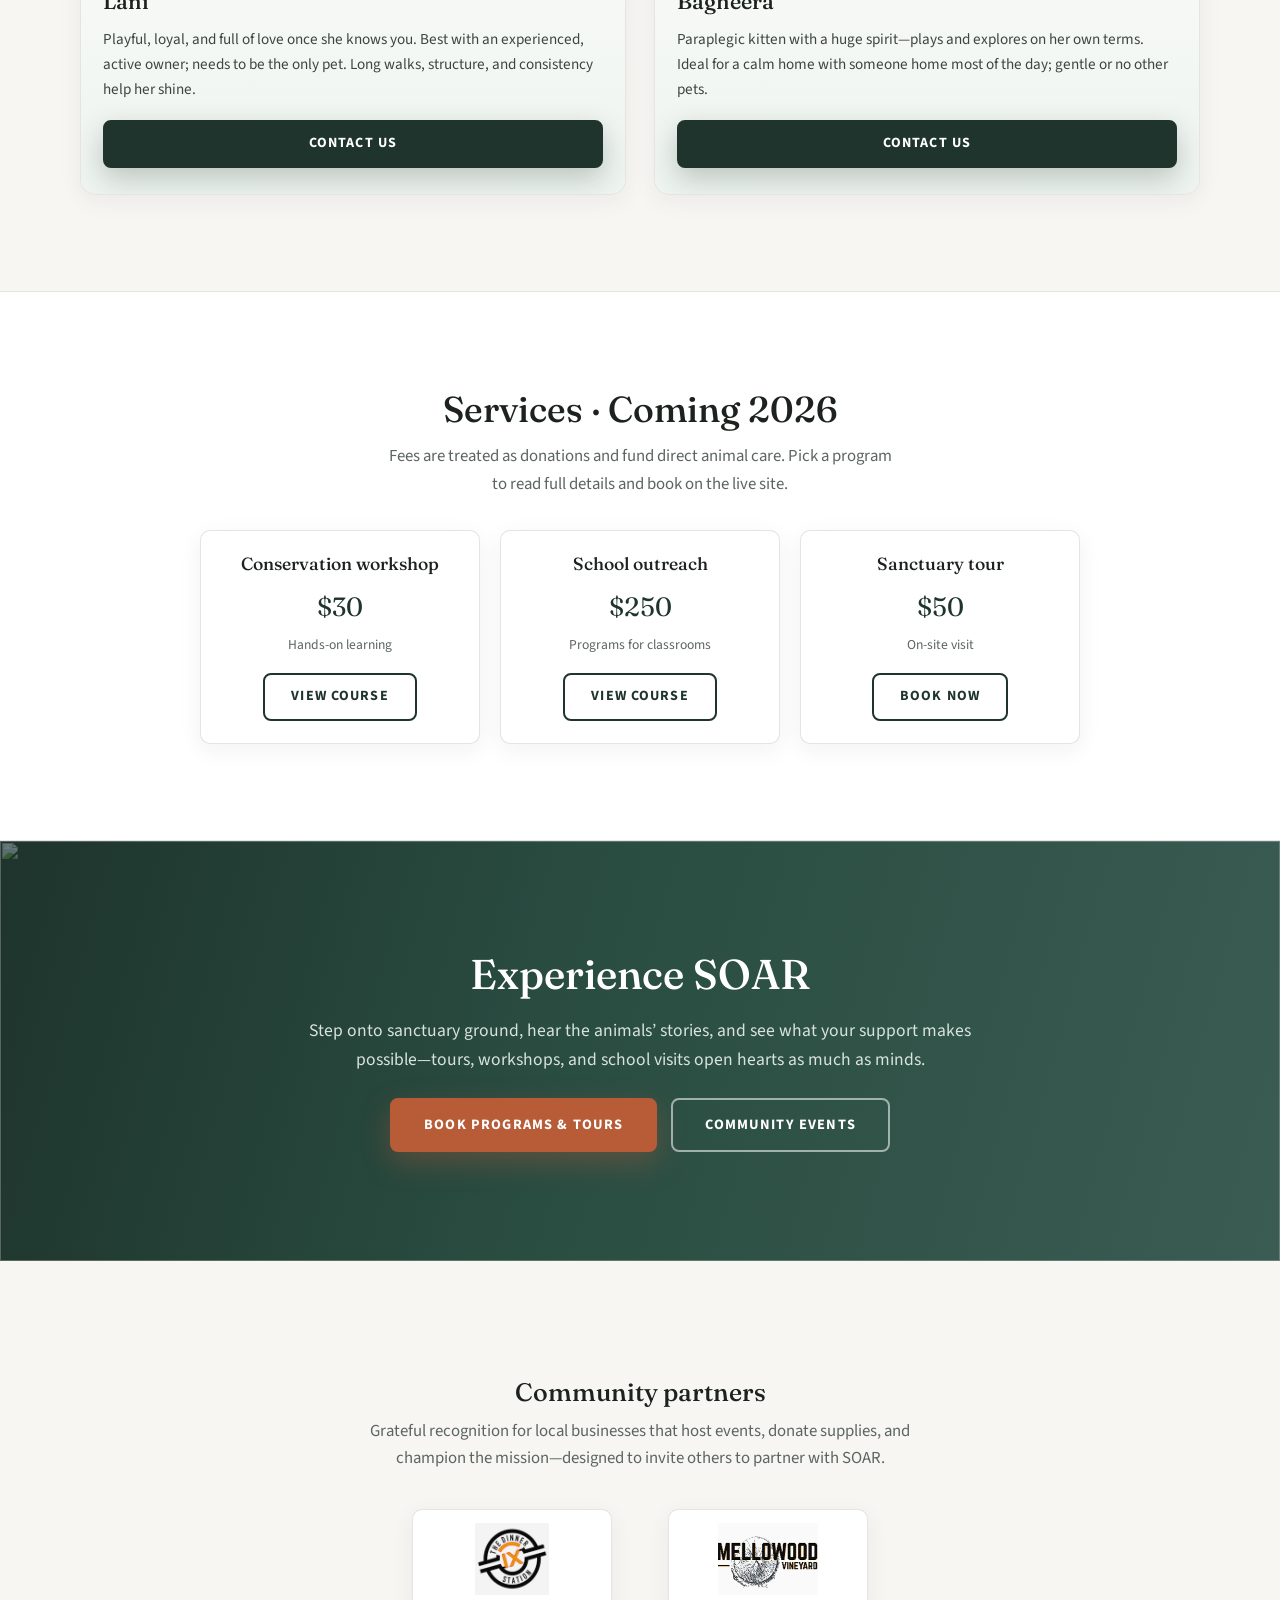
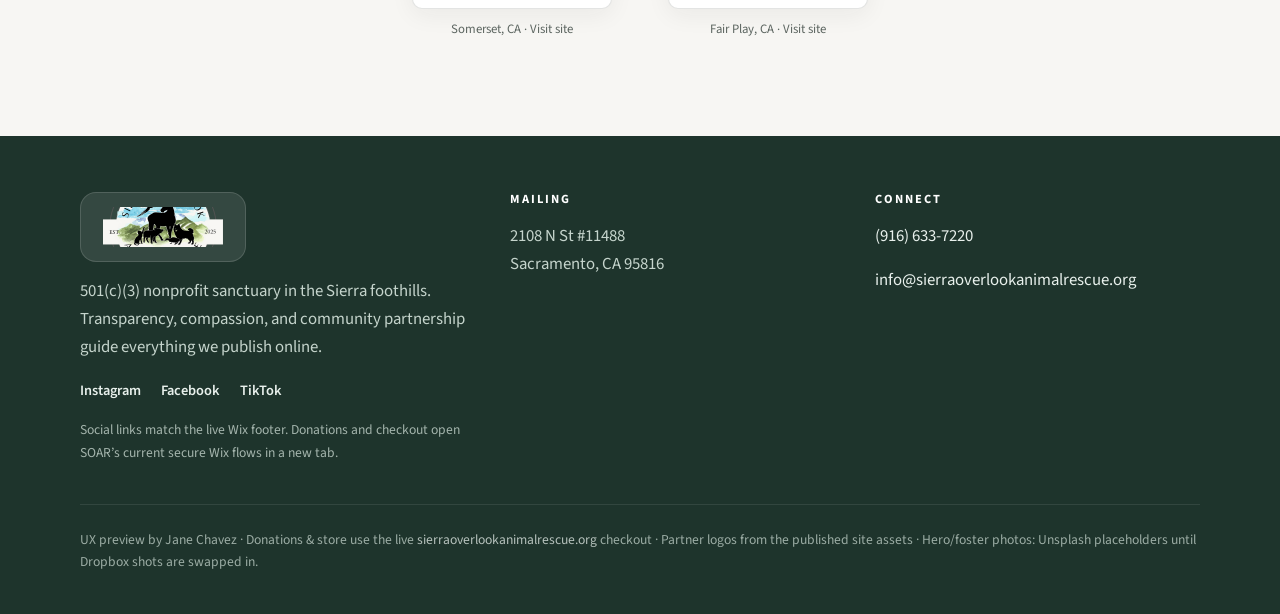
==== commit f3c46301: "fix(brand): show full SOAR logo lockup in header and footer Widen navbar and footer logo bounds and " ====
--- a/index.html
+++ b/index.html
@@ -15,7 +15,7 @@
   <header class="site-header">
     <div class="site-header__inner">
       <a class="brand" href="index.html">
-        <img class="brand__logo" src="images/brand/soar-logo.png" alt="Sierra Overlook Animal Rescue" width="260" height="86" decoding="async" />
+        <img class="brand__logo" src="images/brand/soar-logo.png" alt="Sierra Overlook Animal Rescue" width="480" height="160" decoding="async" />
       </a>
       <button type="button" class="nav-toggle" aria-label="Open menu" aria-expanded="false"><span></span></button>
       <div class="nav-primary-wrap">
@@ -250,7 +250,7 @@
     <div class="wrap footer-grid">
       <div>
         <div class="footer-brand-block">
-          <img class="footer-brand__logo" src="images/brand/soar-logo.png" alt="Sierra Overlook Animal Rescue" width="200" height="66" loading="lazy" decoding="async" />
+          <img class="footer-brand__logo" src="images/brand/soar-logo.png" alt="Sierra Overlook Animal Rescue" width="480" height="160" loading="lazy" decoding="async" />
         </div>
         <p>501(c)(3) nonprofit sanctuary in the Sierra foothills. Transparency, compassion, and community partnership guide everything we publish online.</p>
         <div class="social-row">
--- a/css/soar-prototype.css
+++ b/css/soar-prototype.css
@@ -116,6 +116,7 @@
   background: rgba(247, 246, 243, 0.92);
   backdrop-filter: blur(12px);
   border-bottom: 1px solid var(--line);
+  overflow: visible;
 }
 
 .site-header__inner {
@@ -127,6 +128,7 @@
   width: min(100% - 40px, calc(var(--max) + 80px));
   margin-inline: auto;
   padding-block: 10px;
+  overflow: visible;
 }
 
 .brand {
@@ -135,17 +137,21 @@
   gap: 12px;
   text-decoration: none;
   color: inherit;
-  flex-shrink: 0;
-}
-
-/* Official SOAR wordmark from published Wix assets (vendored under images/brand). */
+  flex: 0 0 auto;
+  overflow: visible;
+  padding: 2px 4px 2px 0;
+  box-sizing: content-box;
+}
+
+/* Full SOAR lockup: wide enough for circular emblem + wordmark (object-fit: contain, never crop). */
 .brand__logo {
-  height: clamp(44px, 5.5vw, 56px);
+  display: block;
   width: auto;
-  max-width: min(280px, 58vw);
+  height: 40px;
+  max-height: 44px;
+  max-width: min(360px, 78vw);
   object-fit: contain;
   object-position: left center;
-  display: block;
 }
 
 .brand__mark {
@@ -943,6 +949,8 @@
 
 /* Footer */
 .site-footer {
+  position: relative;
+  z-index: 2;
   background: var(--forest-deep);
   color: #c5d4cc;
   padding: 56px 0 40px;
@@ -978,20 +986,23 @@
 .footer-brand-block {
   display: inline-flex;
   align-items: center;
+  justify-content: center;
   margin-bottom: 16px;
-  padding: 10px 14px;
+  padding: 14px 22px;
   background: rgba(255, 255, 255, 0.1);
-  border-radius: 12px;
+  border-radius: 16px;
   border: 1px solid rgba(255, 255, 255, 0.14);
+  overflow: visible;
 }
 
 .footer-brand__logo {
-  height: 48px;
+  display: block;
   width: auto;
-  max-width: min(220px, 70vw);
+  height: 40px;
+  max-height: 48px;
+  max-width: min(340px, 90vw);
   object-fit: contain;
-  object-position: left center;
-  display: block;
+  object-position: center center;
 }
 
 .footer-brand {
@@ -1048,20 +1059,25 @@
   grid-template-columns: 1fr 1fr;
   gap: clamp(28px, 5vw, 56px);
   align-items: start;
-  padding-bottom: 80px;
-}
-
+  padding-bottom: clamp(72px, 12vw, 128px);
+}
+
+/* Static layout (no sticky) so the photo can’t ride over the footer while scrolling. */
 .split-support__visual {
   border-radius: var(--radius-lg);
   overflow: hidden;
   box-shadow: var(--shadow);
-  position: sticky;
-  top: calc(var(--header-h) + 24px);
+  position: relative;
+  align-self: start;
+  width: 100%;
+  max-width: 520px;
+  justify-self: center;
 }
 
 .split-support__visual--warm {
   position: relative;
-  padding: 8px;
+  padding: 10px;
+  box-sizing: border-box;
   background: linear-gradient(
     145deg,
     rgba(184, 92, 56, 0.18) 0%,
@@ -1076,16 +1092,23 @@
 .split-support__visual--warm::after {
   content: "";
   position: absolute;
-  inset: 14px;
-  border-radius: calc(var(--radius-lg) - 6px);
+  inset: 16px;
+  border-radius: calc(var(--radius-lg) - 4px);
   pointer-events: none;
   box-shadow: 0 0 0 1px rgba(44, 74, 62, 0.08) inset;
 }
 
 .split-support__visual--warm img {
-  border-radius: calc(var(--radius-lg) - 8px);
+  border-radius: calc(var(--radius-lg) - 10px);
   position: relative;
   z-index: 1;
+  display: block;
+  width: 100%;
+  aspect-ratio: 4 / 5;
+  max-height: min(68vh, 560px);
+  height: auto;
+  object-fit: cover;
+  object-position: center 22%;
 }
 
 .split-support__visual img {
@@ -1197,16 +1220,26 @@
   }
 
   .split-support__visual {
-    position: static;
-    max-height: 280px;
+    max-width: min(100%, 440px);
+    margin-inline: auto;
   }
 
   .split-support__visual--warm {
-    padding: 6px;
+    padding: 8px;
+  }
+
+  .split-support__visual--warm::after {
+    inset: 12px;
+  }
+
+  .split-support__visual--warm img {
+    max-height: min(52vh, 420px);
+    aspect-ratio: 3 / 4;
+    object-position: center 20%;
   }
 
   .split-support__visual img {
-    height: 100%;
+    max-height: min(52vh, 420px);
     object-fit: cover;
   }
 }
@@ -1261,6 +1294,34 @@
   display: grid;
   grid-template-columns: repeat(auto-fill, minmax(240px, 1fr));
   gap: 28px;
+}
+
+/* Store: three equal columns on wide viewports so the CTA can sit under the middle product. */
+@media (min-width: 880px) {
+  .store-product-catalog {
+    grid-template-columns: repeat(3, 1fr);
+  }
+}
+
+/* CTA row uses the same column tracks + gap as the product grid above. */
+.store-cta-align {
+  margin-top: 28px;
+  display: flex;
+  justify-content: center;
+}
+
+@media (min-width: 880px) {
+  .store-cta-align {
+    display: grid;
+    grid-template-columns: repeat(3, 1fr);
+    gap: 28px;
+  }
+
+  .store-cta-align__inner {
+    grid-column: 2;
+    display: flex;
+    justify-content: center;
+  }
 }
 
 .product-card {
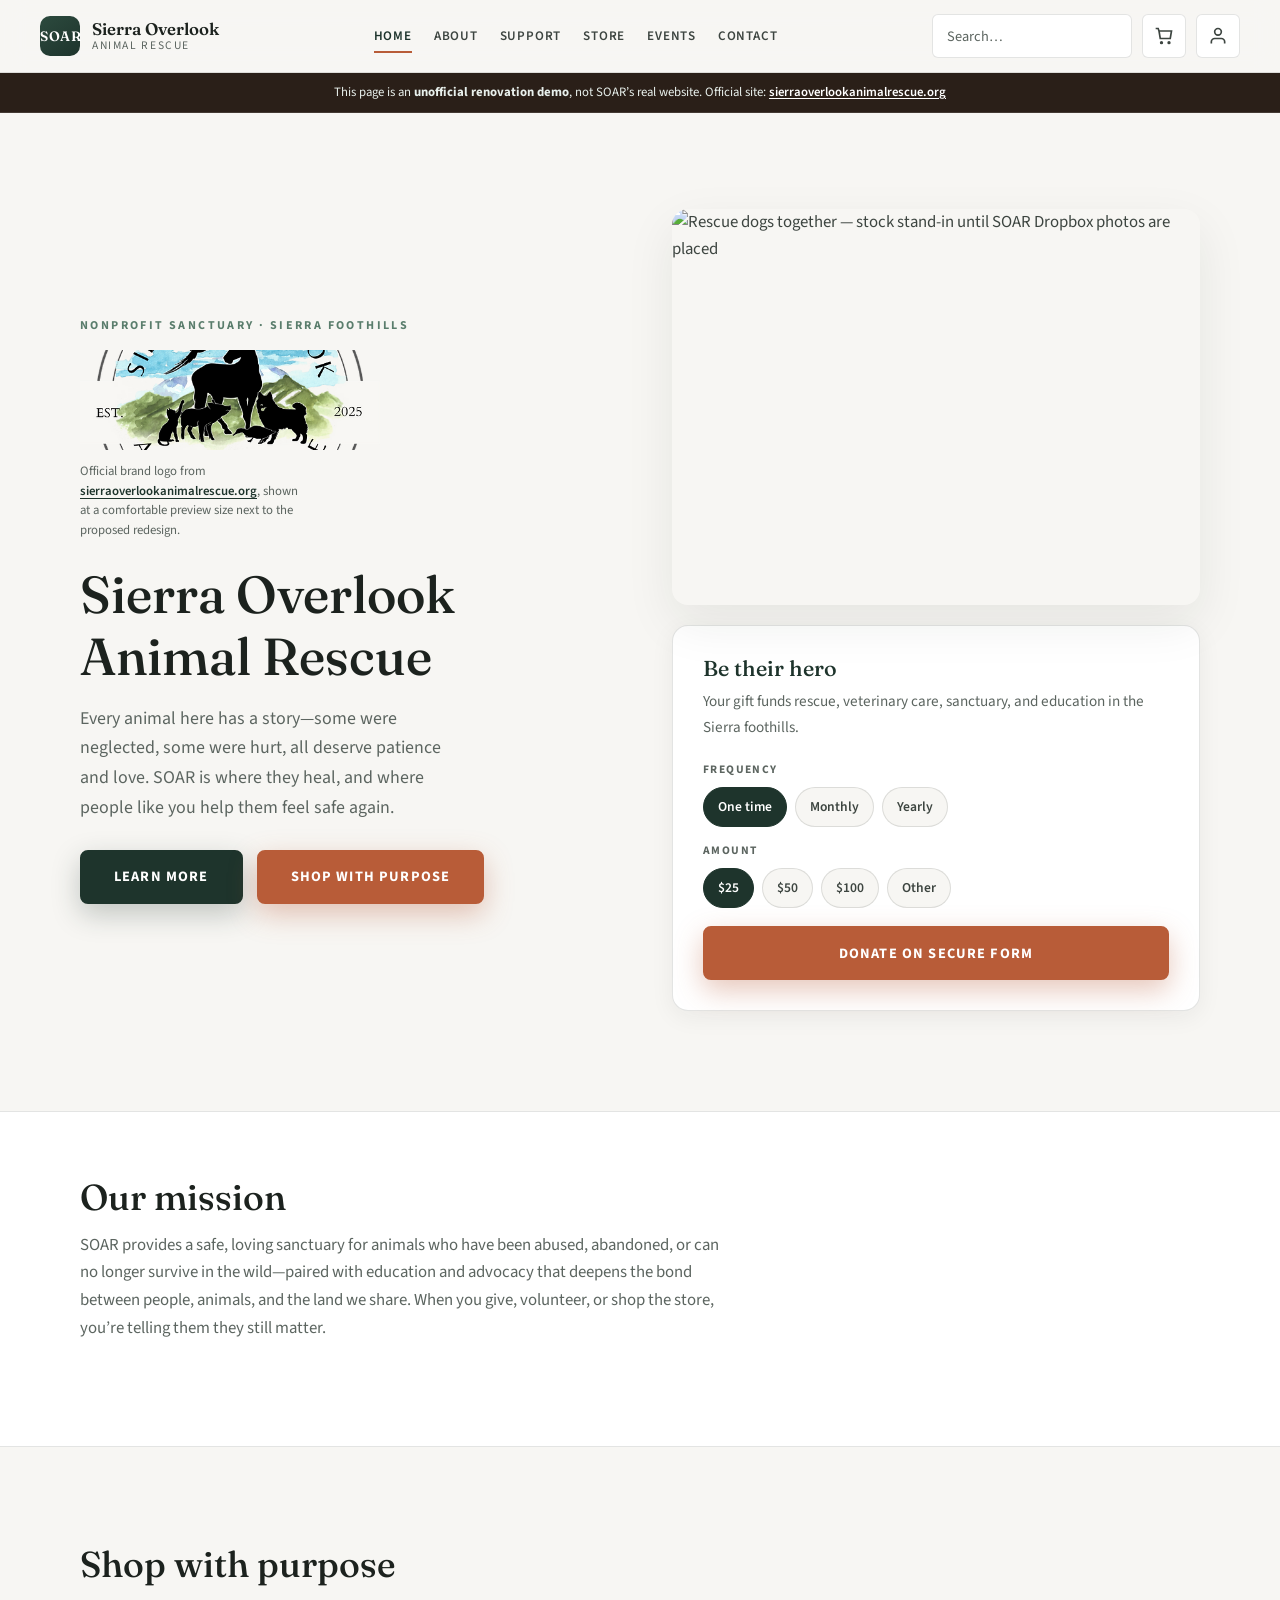
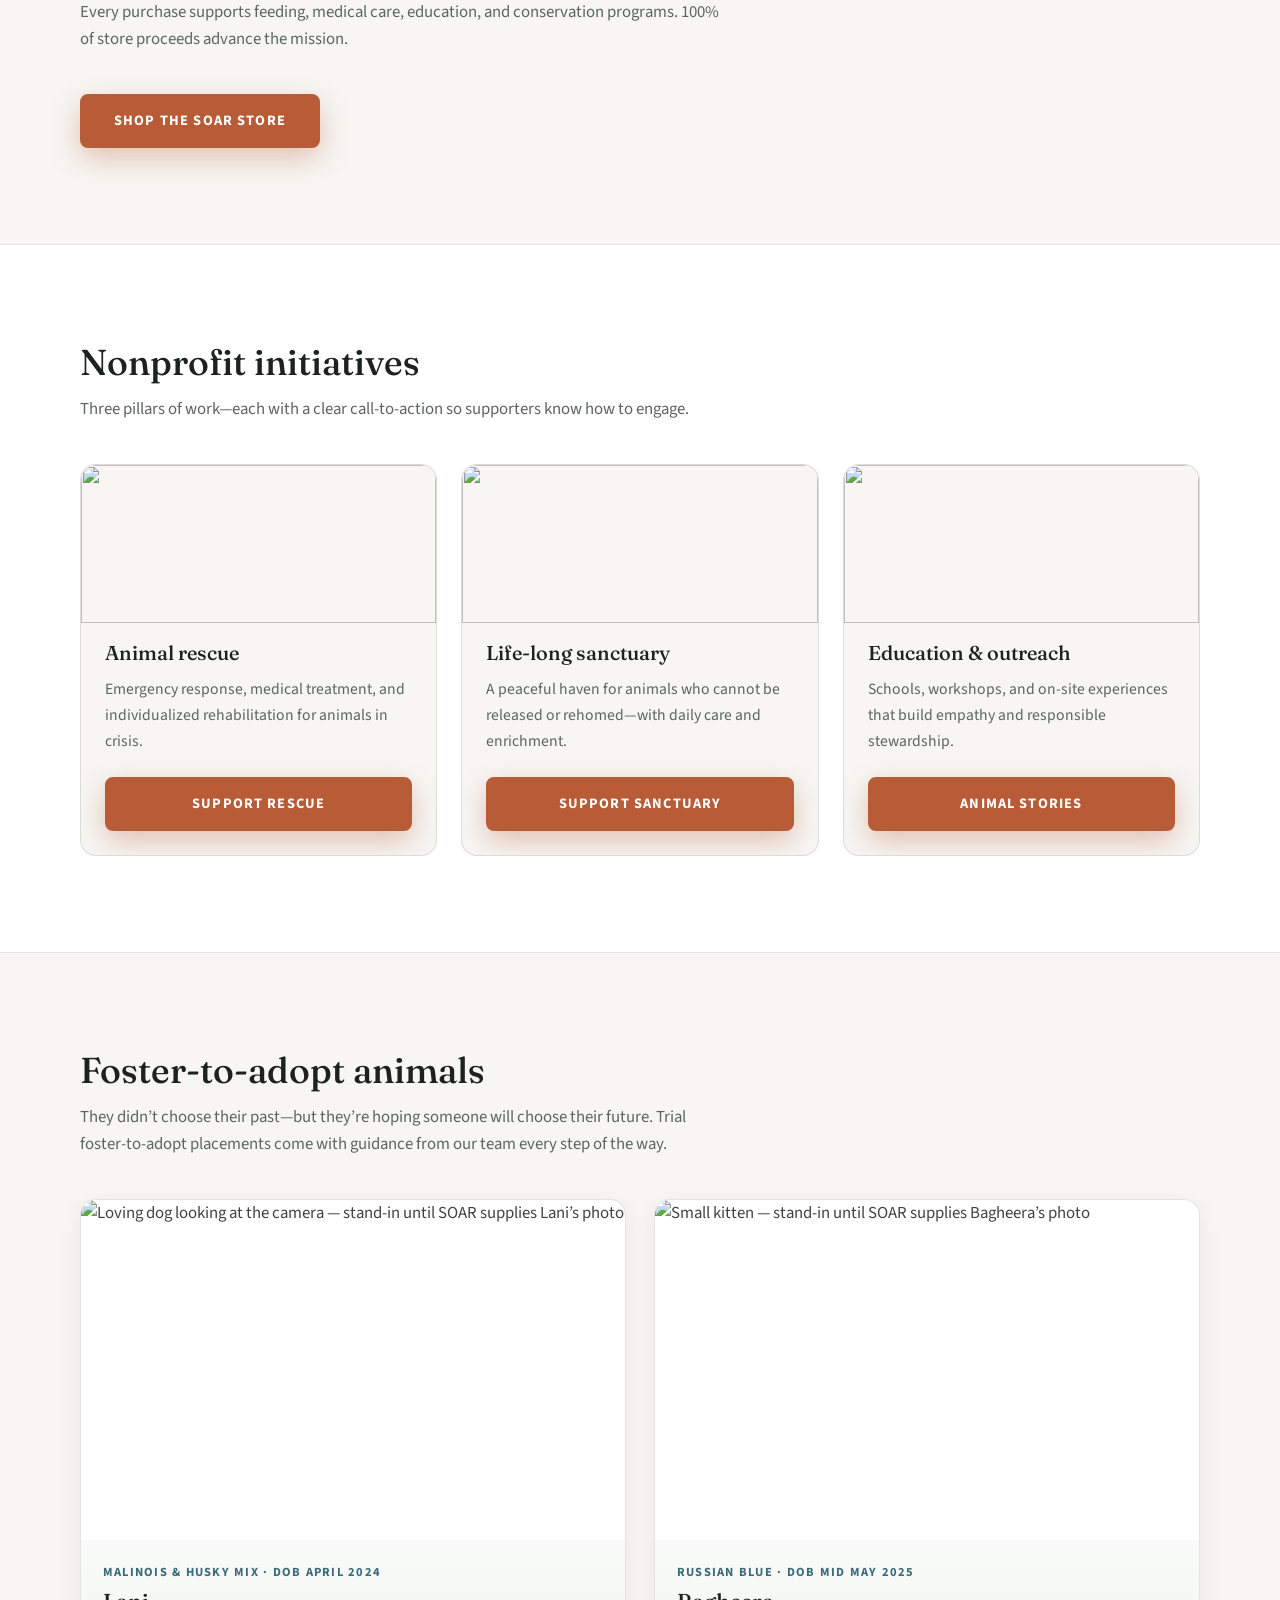
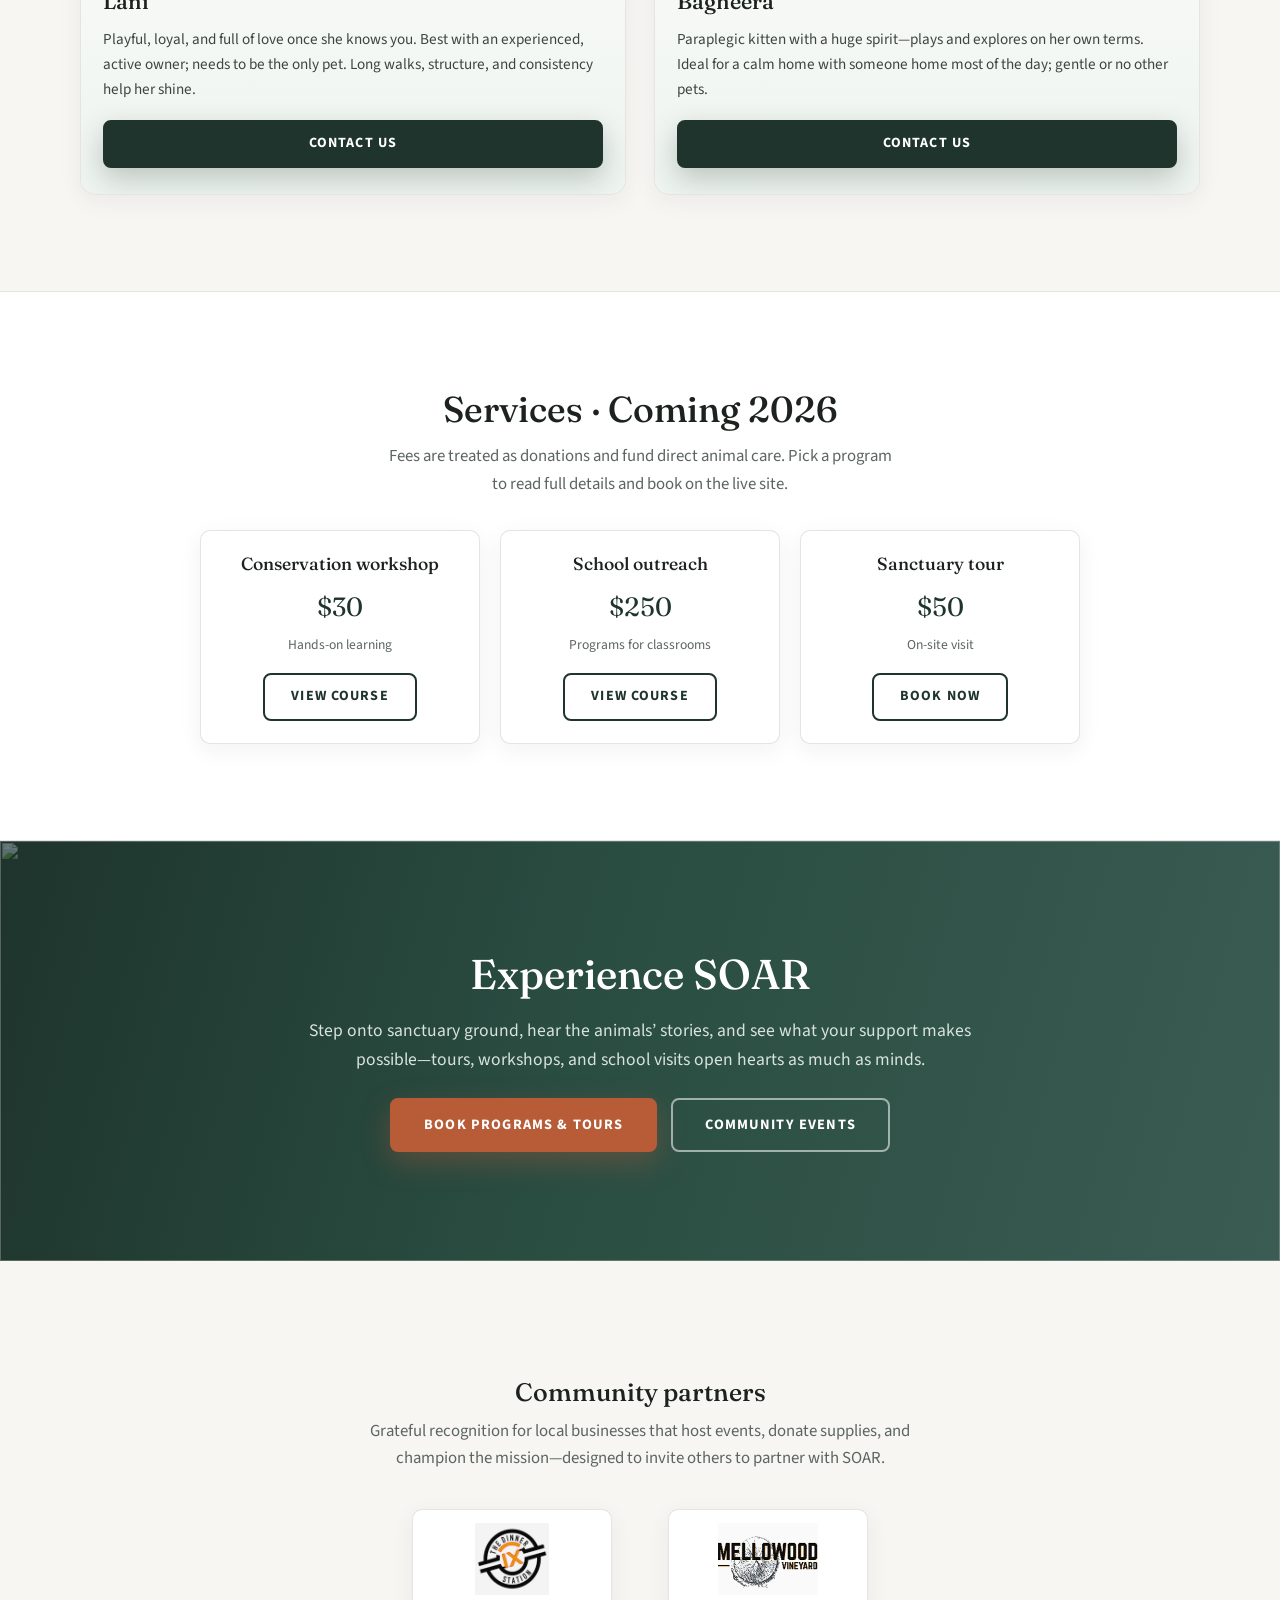
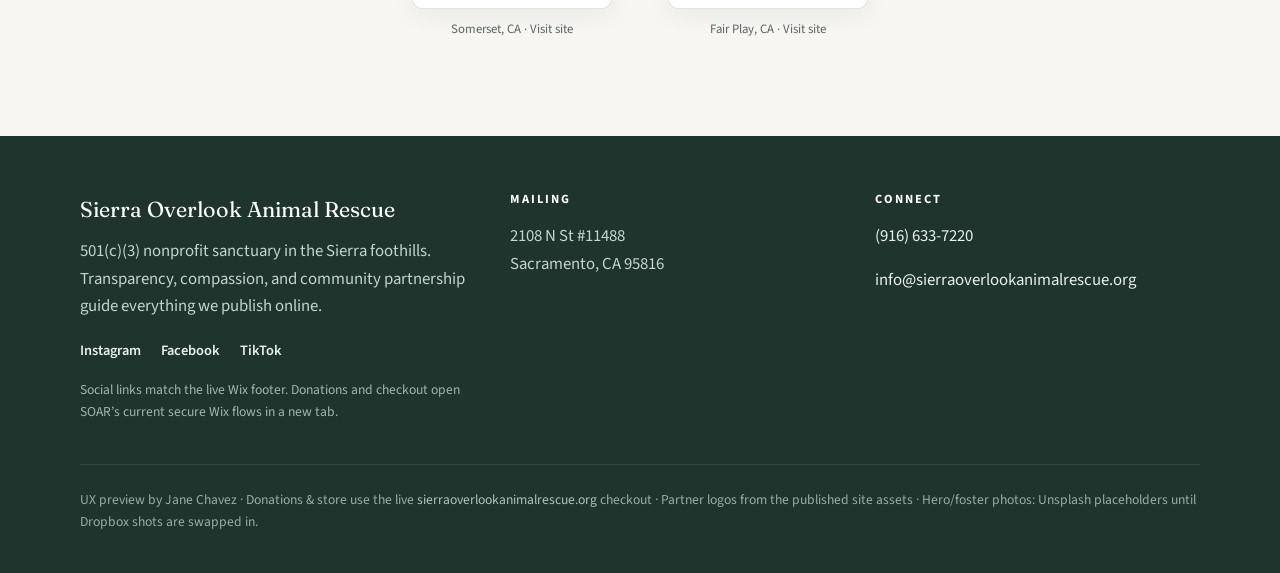
==== commit d16226b8: "feat(brand): restore prototype nav lockup; feature official logo on home Use the original SOAR text " ====
--- a/index.html
+++ b/index.html
@@ -15,7 +15,11 @@
   <header class="site-header">
     <div class="site-header__inner">
       <a class="brand" href="index.html">
-        <img class="brand__logo" src="images/brand/soar-logo.png" alt="Sierra Overlook Animal Rescue" width="480" height="160" decoding="async" />
+        <span class="brand__mark" aria-hidden="true">SOAR</span>
+        <span class="brand__text">
+          <span class="brand__name">Sierra Overlook</span>
+          <span class="brand__tag">Animal Rescue</span>
+        </span>
       </a>
       <button type="button" class="nav-toggle" aria-label="Open menu" aria-expanded="false"><span></span></button>
       <div class="nav-primary-wrap">
@@ -53,6 +57,10 @@
       <div class="wrap hero__grid">
         <div>
           <p class="hero__eyebrow">Nonprofit sanctuary · Sierra foothills</p>
+          <div class="hero__owner-logo">
+            <img src="images/brand/soar-logo.png" alt="Sierra Overlook Animal Rescue — official wordmark from the published website" width="480" height="160" decoding="async" fetchpriority="high" />
+            <p class="hero__owner-logo-note">Official brand logo from <a href="https://www.sierraoverlookanimalrescue.org/" target="_blank" rel="noopener noreferrer">sierraoverlookanimalrescue.org</a>, shown at a comfortable preview size next to the proposed redesign.</p>
+          </div>
           <h1>Sierra Overlook Animal Rescue</h1>
           <p class="hero__lead">Every animal here has a story—some were neglected, some were hurt, all deserve patience and love. SOAR is where they heal, and where people like you help them feel safe again.</p>
           <div class="btn-row">
@@ -249,9 +257,7 @@
   <footer class="site-footer" id="contact">
     <div class="wrap footer-grid">
       <div>
-        <div class="footer-brand-block">
-          <img class="footer-brand__logo" src="images/brand/soar-logo.png" alt="Sierra Overlook Animal Rescue" width="480" height="160" loading="lazy" decoding="async" />
-        </div>
+        <p class="footer-brand">Sierra Overlook Animal Rescue</p>
         <p>501(c)(3) nonprofit sanctuary in the Sierra foothills. Transparency, compassion, and community partnership guide everything we publish online.</p>
         <div class="social-row">
           <a href="https://www.instagram.com/soar_sanctuary/" target="_blank" rel="noopener noreferrer">Instagram</a>
--- a/css/soar-prototype.css
+++ b/css/soar-prototype.css
@@ -139,19 +139,6 @@
   color: inherit;
   flex: 0 0 auto;
   overflow: visible;
-  padding: 2px 4px 2px 0;
-  box-sizing: content-box;
-}
-
-/* Full SOAR lockup: wide enough for circular emblem + wordmark (object-fit: contain, never crop). */
-.brand__logo {
-  display: block;
-  width: auto;
-  height: 40px;
-  max-height: 44px;
-  max-width: min(360px, 78vw);
-  object-fit: contain;
-  object-position: left center;
 }
 
 .brand__mark {
@@ -500,6 +487,33 @@
   color: var(--sage);
   font-weight: 700;
   margin-bottom: 14px;
+}
+
+/* Official wordmark from the live site (vendored PNG) — homepage only, sized for stakeholder review. */
+.hero__owner-logo {
+  margin: 0 0 22px;
+  max-width: min(320px, 90vw);
+}
+
+.hero__owner-logo img {
+  display: block;
+  width: 100%;
+  height: auto;
+  max-height: clamp(72px, 14vw, 100px);
+  object-fit: contain;
+  object-position: left center;
+}
+
+.hero__owner-logo-note {
+  margin: 12px 0 0;
+  font-size: 0.8rem;
+  line-height: 1.55;
+  color: var(--muted);
+  max-width: 38ch;
+}
+
+.hero__owner-logo-note a {
+  font-weight: 600;
 }
 
 .hero h1 {
@@ -983,28 +997,6 @@
   font-weight: 700;
 }
 
-.footer-brand-block {
-  display: inline-flex;
-  align-items: center;
-  justify-content: center;
-  margin-bottom: 16px;
-  padding: 14px 22px;
-  background: rgba(255, 255, 255, 0.1);
-  border-radius: 16px;
-  border: 1px solid rgba(255, 255, 255, 0.14);
-  overflow: visible;
-}
-
-.footer-brand__logo {
-  display: block;
-  width: auto;
-  height: 40px;
-  max-height: 48px;
-  max-width: min(340px, 90vw);
-  object-fit: contain;
-  object-position: center center;
-}
-
 .footer-brand {
   font-family: var(--font-display);
   font-size: 1.35rem;
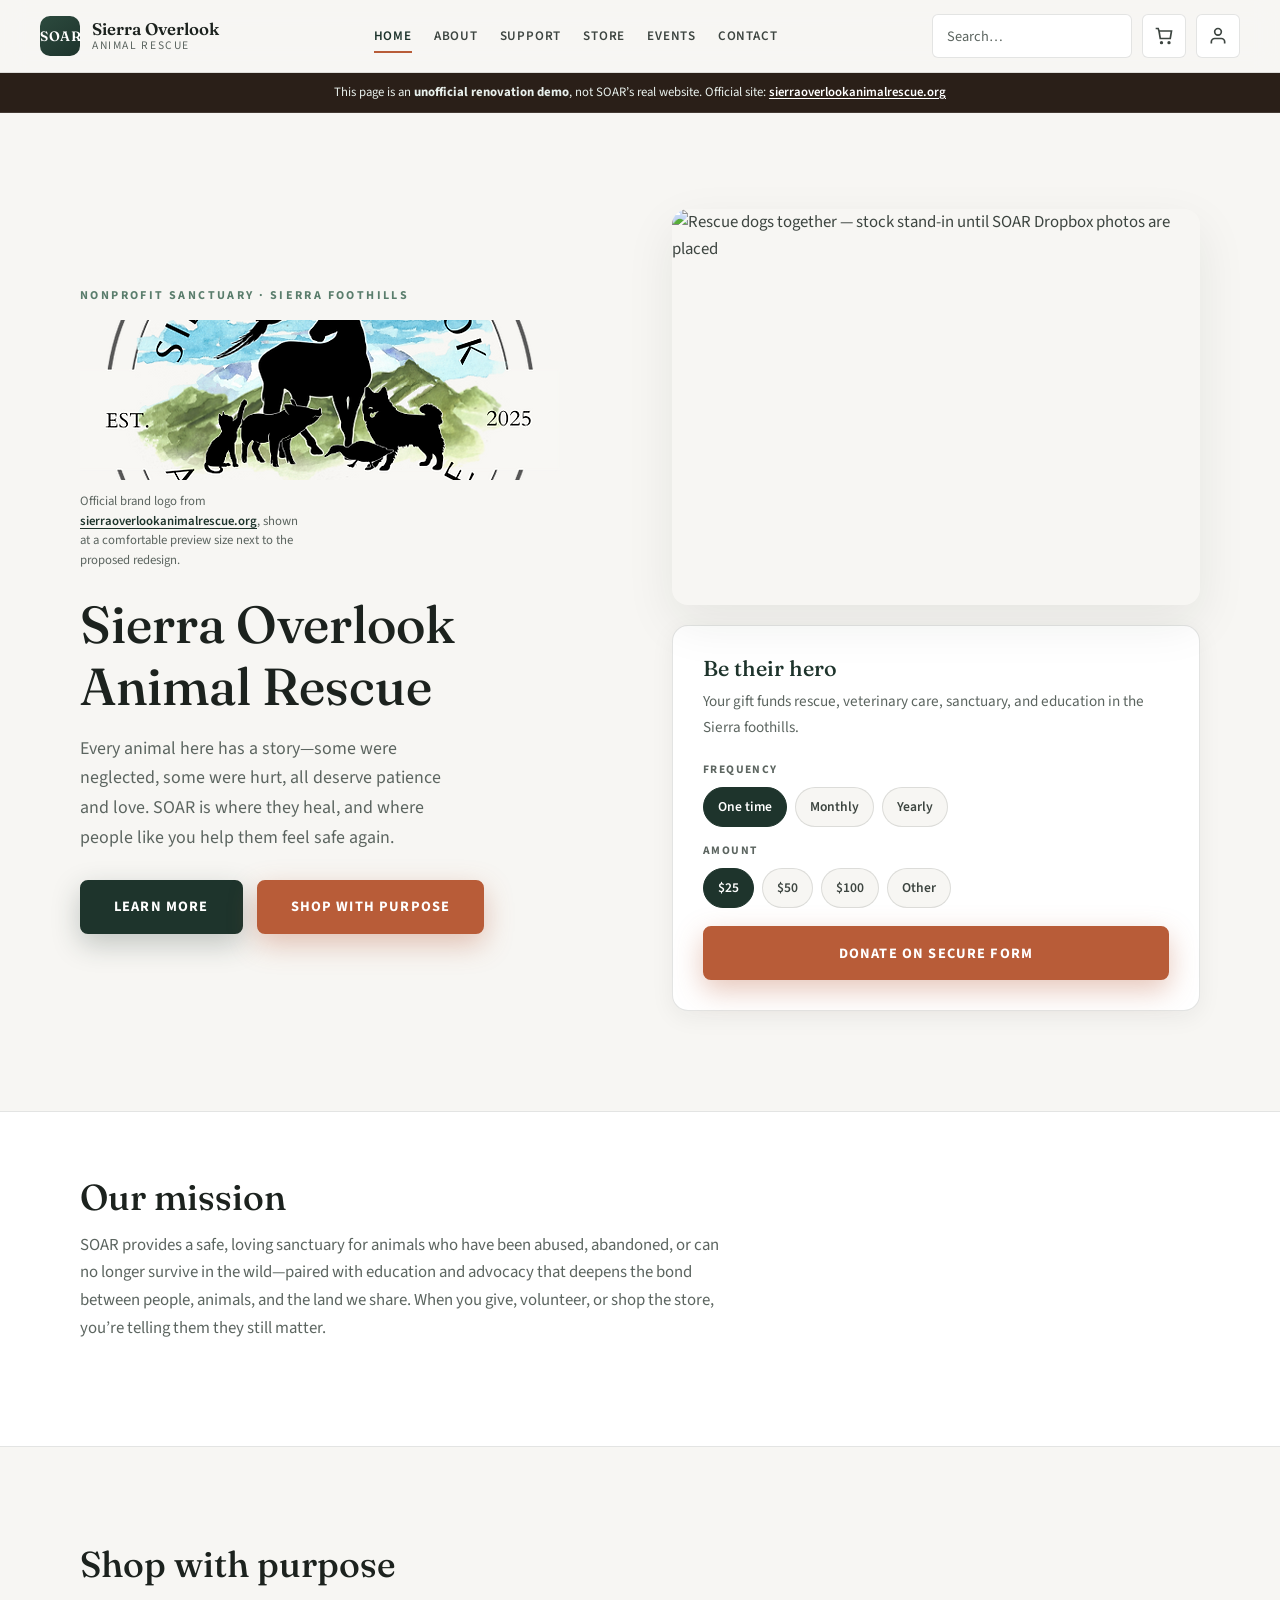
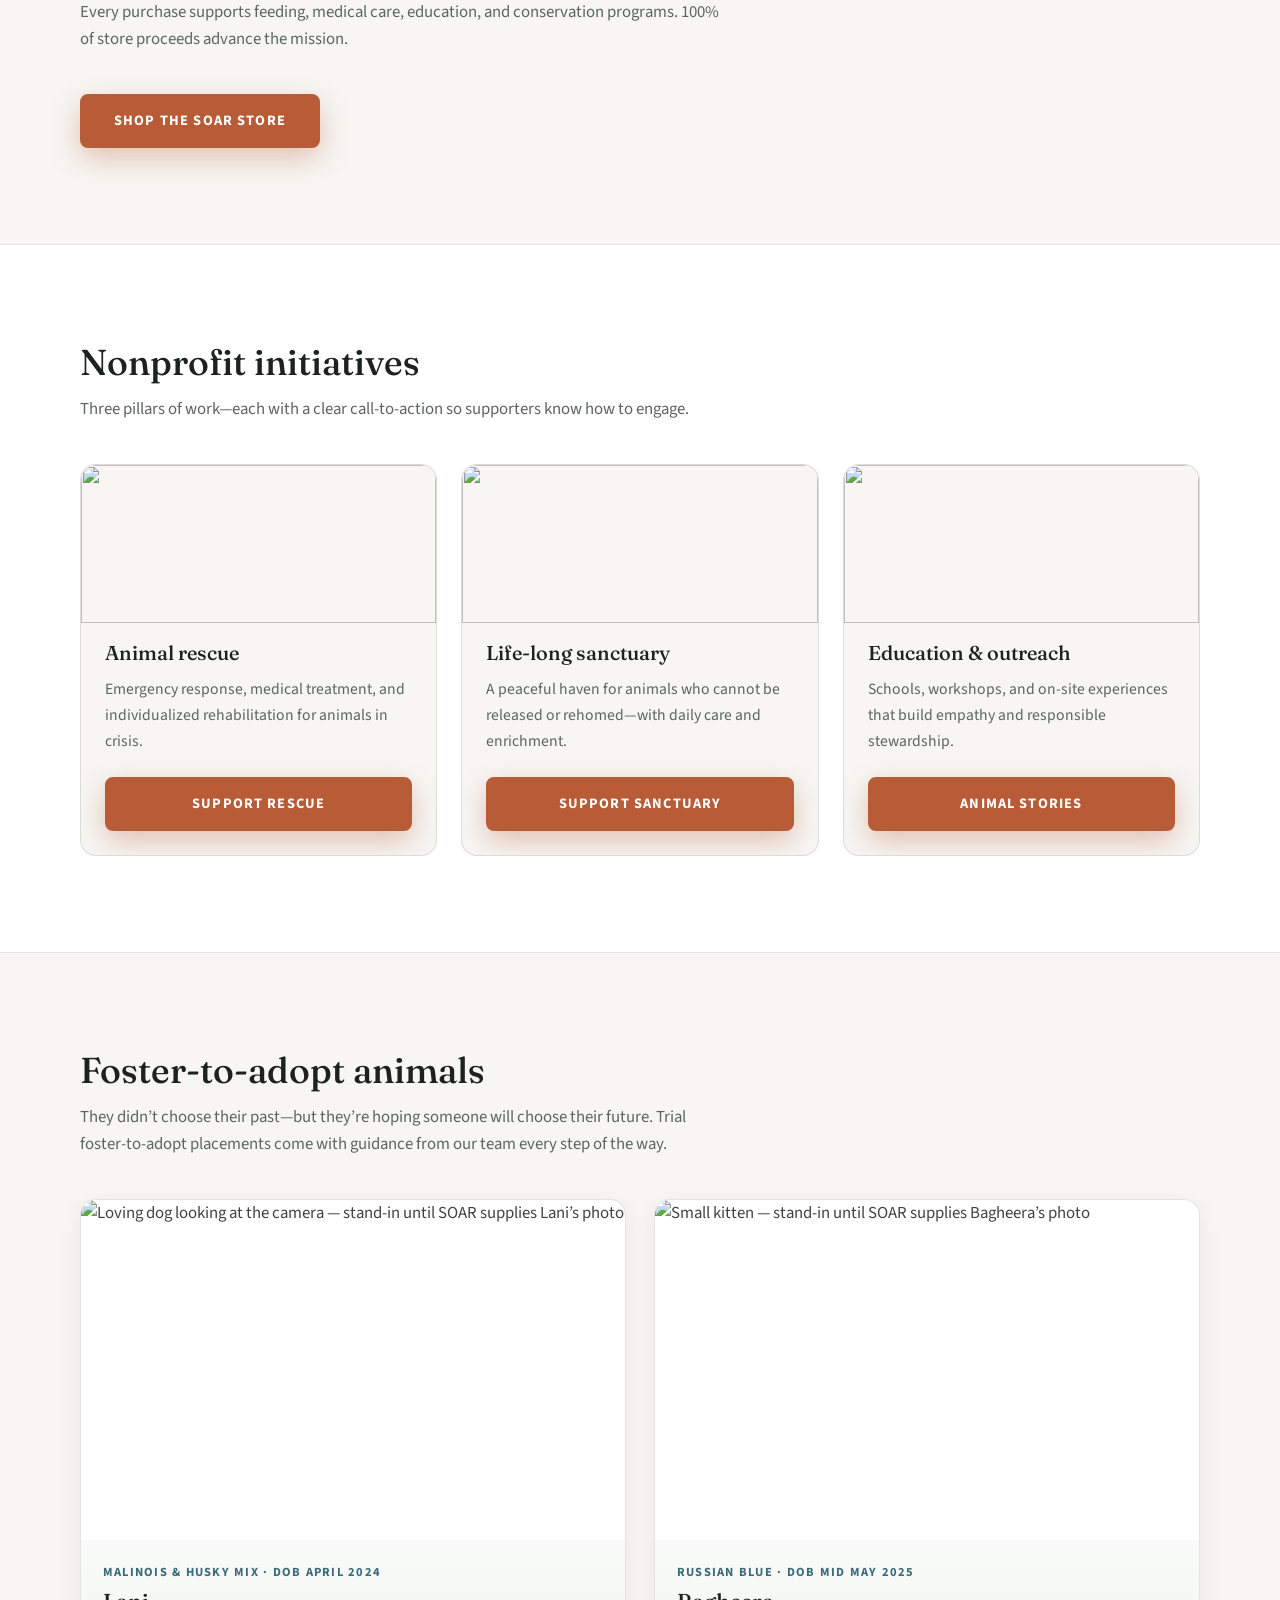
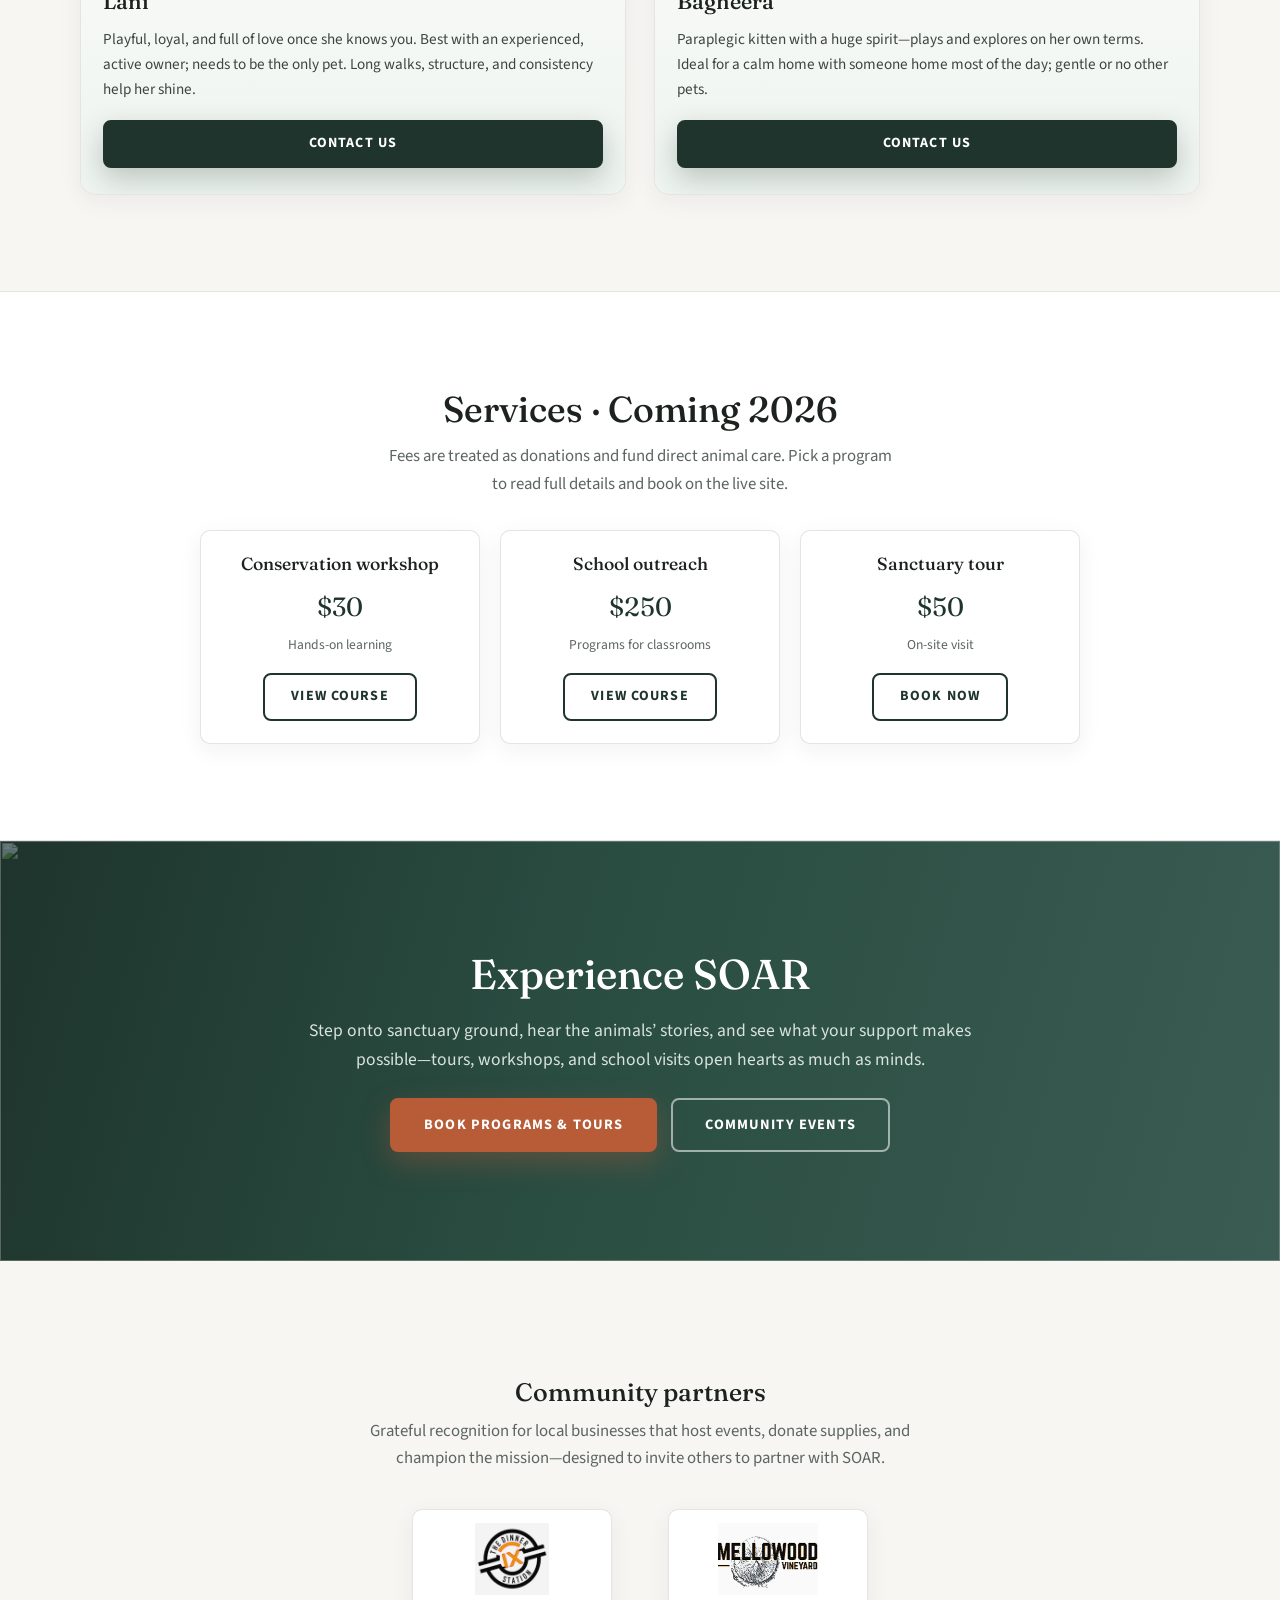
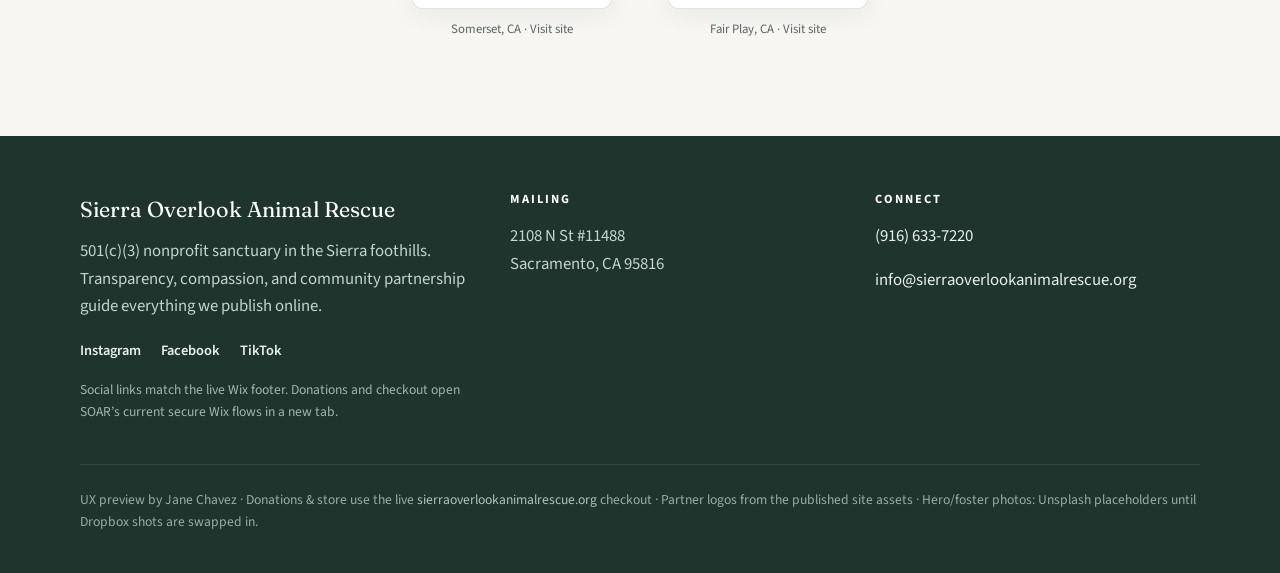
==== commit 5f9a4fd2: "feat(header): tuck cart, profile, and search into mobile drawer On viewports ≤1020px hide the header" ====
--- a/index.html
+++ b/index.html
@@ -21,7 +21,6 @@
           <span class="brand__tag">Animal Rescue</span>
         </span>
       </a>
-      <button type="button" class="nav-toggle" aria-label="Open menu" aria-expanded="false"><span></span></button>
       <div class="nav-primary-wrap">
         <nav aria-label="Primary">
           <ul class="nav-primary">
@@ -33,7 +32,22 @@
             <li><a href="#contact">Contact</a></li>
           </ul>
         </nav>
-      </div>
+        <div class="nav-drawer-utilities" aria-label="Live site shortcuts">
+          <p class="nav-drawer-utilities__label">Live site</p>
+          <form class="nav-drawer-search" role="search" method="get" action="https://www.sierraoverlookanimalrescue.org/search" target="_blank" rel="noopener noreferrer">
+            <input type="search" name="q" class="nav-drawer-search__input" placeholder="Search…" aria-label="Search the live SOAR site" autocomplete="off" />
+          </form>
+          <a class="nav-drawer-link" href="https://www.sierraoverlookanimalrescue.org/cart-page" target="_blank" rel="noopener noreferrer">
+            <span class="nav-drawer-link__icon" aria-hidden="true"><svg viewBox="0 0 24 24" fill="none" stroke="currentColor" stroke-width="2" width="22" height="22"><path d="M6 6h15l-1.5 9h-12L6 6zm0 0L5 3H2"/><circle cx="9" cy="20" r="1"/><circle cx="18" cy="20" r="1"/></svg></span>
+            <span class="nav-drawer-link__text">Shopping cart</span>
+          </a>
+          <a class="nav-drawer-link" href="https://www.sierraoverlookanimalrescue.org/" target="_blank" rel="noopener noreferrer">
+            <span class="nav-drawer-link__icon" aria-hidden="true"><svg viewBox="0 0 24 24" fill="none" stroke="currentColor" stroke-width="2" width="22" height="22"><path d="M20 21v-2a4 4 0 0 0-4-4H8a4 4 0 0 0-4 4v2"/><circle cx="12" cy="7" r="4"/></svg></span>
+            <span class="nav-drawer-link__text">Live site &amp; members</span>
+          </a>
+        </div>
+      </div>
+      <button type="button" class="nav-toggle" aria-label="Open menu" aria-expanded="false"><span></span></button>
       <div class="header-tools">
         <form class="header-search-form" role="search" method="get" action="https://www.sierraoverlookanimalrescue.org/search" target="_blank" rel="noopener noreferrer">
           <input type="search" name="q" class="header-search" placeholder="Search…" aria-label="Search the live SOAR site" autocomplete="off" />
--- a/css/soar-prototype.css
+++ b/css/soar-prototype.css
@@ -302,8 +302,19 @@
 }
 
 @media (max-width: 1020px) {
+  /* Logo left, menu control right; search/cart/profile live inside the drawer only. */
+  .site-header__inner {
+    justify-content: space-between;
+    align-items: center;
+  }
+
+  .header-tools {
+    display: none;
+  }
+
   .nav-toggle {
     display: inline-flex;
+    flex-shrink: 0;
   }
 
   .nav-primary-wrap {
@@ -334,19 +345,77 @@
     border-bottom: 1px solid var(--line);
   }
 
-  .header-tools {
-    gap: 8px;
-  }
-
-  .header-search {
-    width: min(140px, 22vw);
-    font-size: 0.85rem;
-    padding: 0 10px;
-  }
-}
-
-@media (max-width: 520px) {
-  .header-search {
+  .nav-drawer-utilities {
+    margin-top: 20px;
+    padding-top: 20px;
+    border-top: 1px solid var(--line);
+  }
+
+  .nav-drawer-utilities__label {
+    margin: 0 0 12px;
+    font-size: 0.68rem;
+    font-weight: 700;
+    letter-spacing: 0.18em;
+    text-transform: uppercase;
+    color: var(--muted);
+  }
+
+  .nav-drawer-search {
+    margin: 0 0 16px;
+    width: 100%;
+  }
+
+  .nav-drawer-search__input {
+    width: 100%;
+    height: var(--tool-size);
+    padding: 0 14px;
+    border: 1px solid var(--line);
+    border-radius: 8px;
+    background: var(--bg);
+    font: inherit;
+    font-size: 0.95rem;
+    color: var(--ink);
+    outline: none;
+  }
+
+  .nav-drawer-search__input:focus {
+    border-color: var(--forest);
+    box-shadow: 0 0 0 3px rgba(44, 74, 62, 0.12);
+  }
+
+  .nav-drawer-link {
+    display: flex;
+    align-items: center;
+    gap: 14px;
+    padding: 14px 0;
+    text-decoration: none;
+    color: var(--ink-soft);
+    font-weight: 600;
+    font-size: 0.9rem;
+    letter-spacing: 0.04em;
+    border-bottom: 1px solid var(--line);
+    transition: color 0.15s;
+  }
+
+  .nav-drawer-link:last-of-type {
+    border-bottom: none;
+    padding-bottom: 4px;
+  }
+
+  .nav-drawer-link:hover {
+    color: var(--forest-deep);
+  }
+
+  .nav-drawer-link__icon {
+    flex-shrink: 0;
+    display: flex;
+    color: var(--forest-deep);
+    opacity: 0.9;
+  }
+}
+
+@media (min-width: 1021px) {
+  .nav-drawer-utilities {
     display: none;
   }
 }
@@ -489,17 +558,18 @@
   margin-bottom: 14px;
 }
 
-/* Official wordmark from the live site (vendored PNG) — homepage only, sized for stakeholder review. */
+/* Official wordmark from the live site — full lockup (round mark + type) scales by width only; no height cap that squishes or clips. */
 .hero__owner-logo {
   margin: 0 0 22px;
-  max-width: min(320px, 90vw);
+  max-width: min(480px, 94vw);
+  overflow: visible;
 }
 
 .hero__owner-logo img {
   display: block;
-  width: 100%;
+  width: auto;
+  max-width: 100%;
   height: auto;
-  max-height: clamp(72px, 14vw, 100px);
   object-fit: contain;
   object-position: left center;
 }
